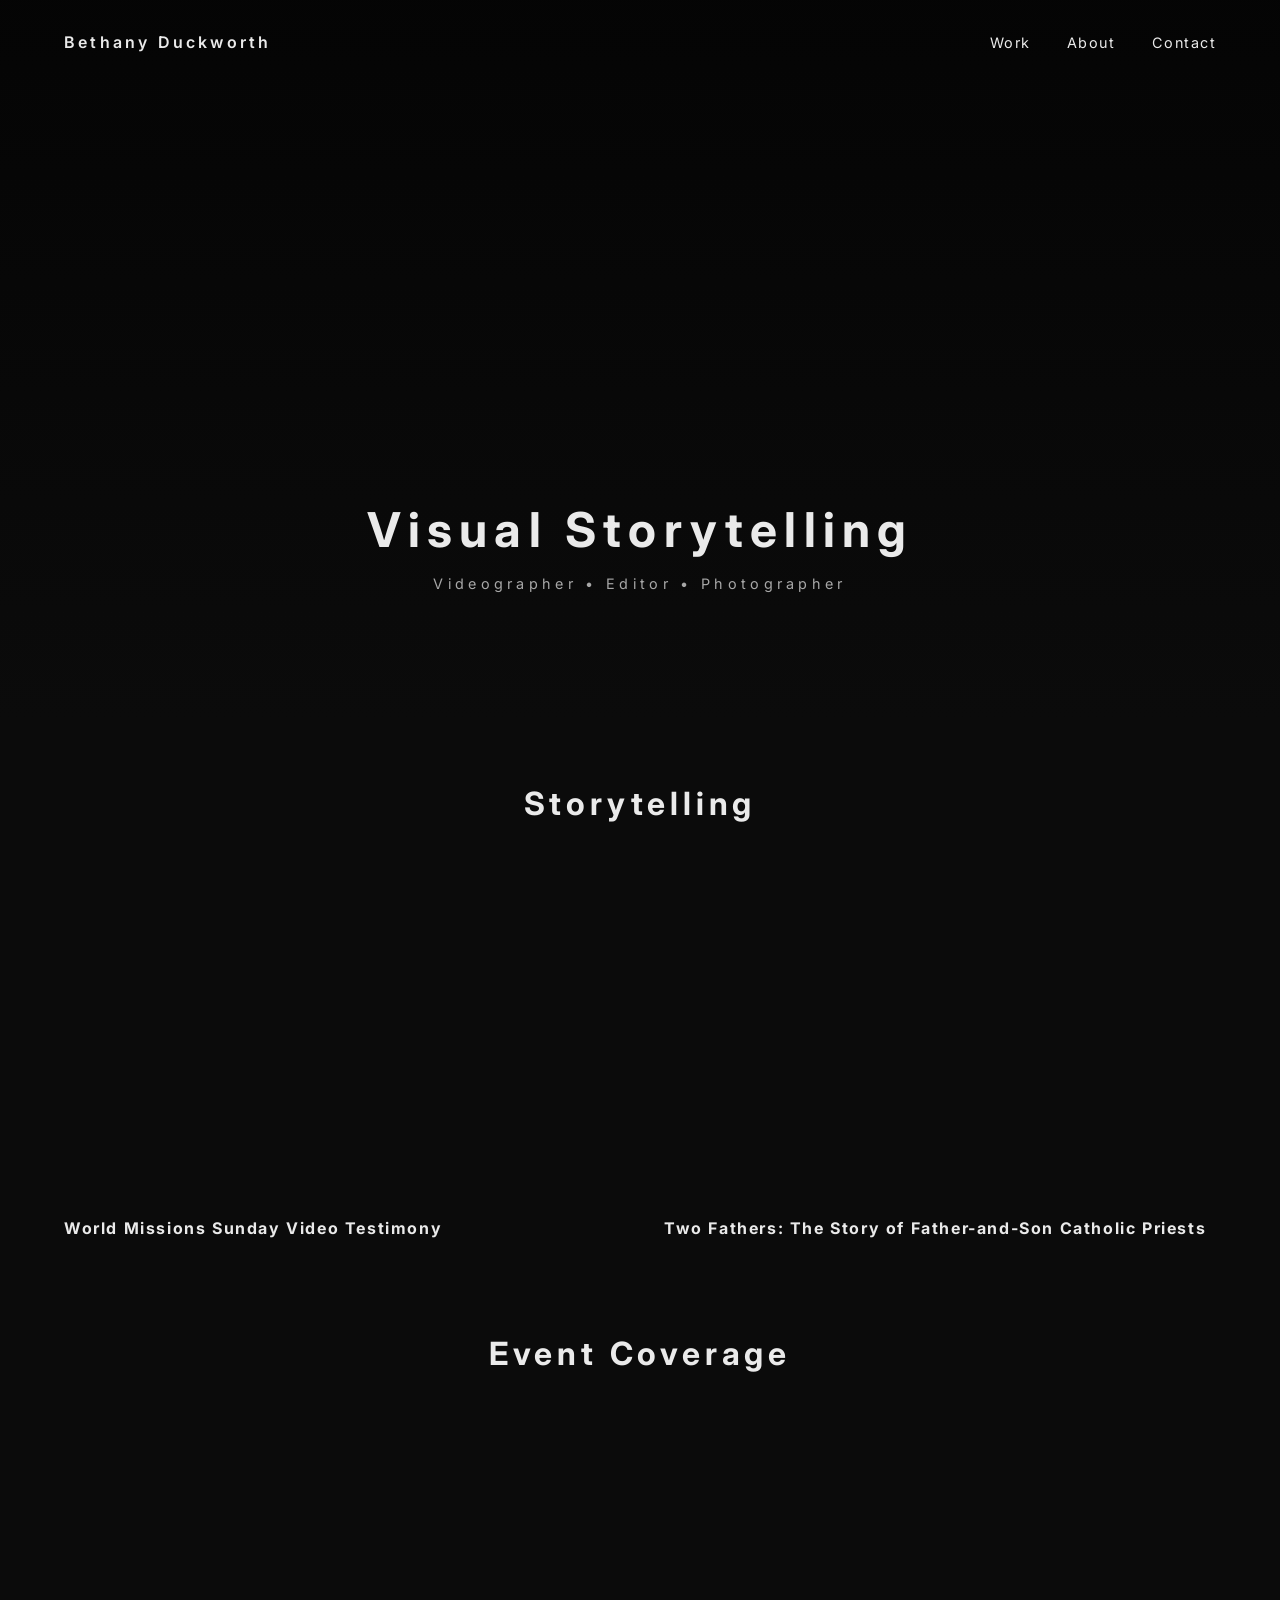
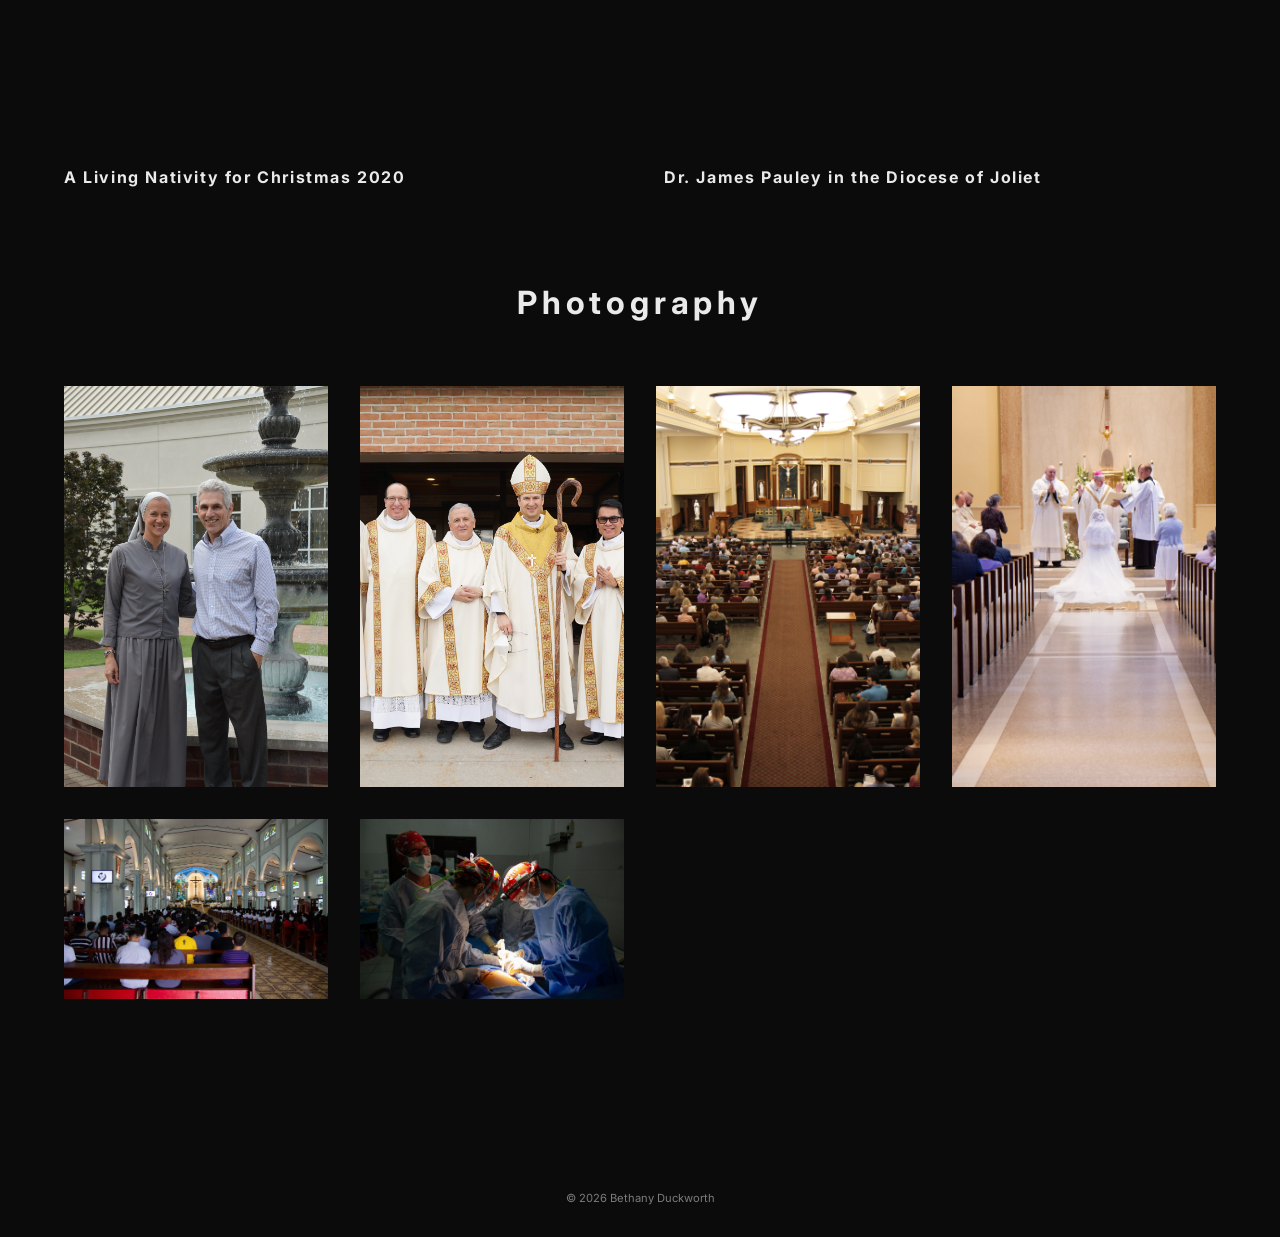
==== index.html @ bdb00e93 "Photos" ====
<!DOCTYPE html>
<html lang="en">
<head>
  <meta charset="UTF-8">
  <title>Video Portfolio</title>
  <meta name="viewport" content="width=device-width, initial-scale=1.0">
  <link rel="stylesheet" href="style.css">
</head>
<body>

<header class="hero">
  <nav class="nav">
    <div class="logo">Bethany Duckworth</div>
    <div class="nav-links">
      <a href="index.html">Work</a>
      <a href="about.html">About</a>
      <a href="contact.html">Contact</a>
    </div>
  </nav>

  <div class="hero-text">
    <h1>Visual Storytelling</h1>
    <p>Videographer • Editor • Photographer</p>
  </div>
</header>

<main class="portfolio">

  <section class="section-header">
    <h2>Storytelling</h2>
  </section>

  <section class="video-grid">
    <article class="video-card">
      <iframe src="https://www.youtube.com/embed/-Z9li8R5ns8" allowfullscreen></iframe>
      <div class="video-info">
        <h2>World Missions Sunday Video Testimony</h2>
      </div>
    </article>

    <article class="video-card">
      <iframe src="https://www.youtube.com/embed/qpwNAHt56Es" allowfullscreen></iframe>
      <div class="video-info">
        <h2>Two Fathers: The Story of Father-and-Son Catholic Priests</h2>
      </div>
    </article>

    <!-- <article class="video-card">
      <iframe src="https://www.youtube.com/embed/Qyroji-8bTI?si=7G0ygR0sW8pj3wKn" allowfullscreen></iframe>
      <div class="video-info">
        <h2>Diocese of Joliet Cook-Off</h2>
      </div>
    </article> -->
  </section>

  <section class="section-header">
    <h2>Event Coverage</h2>
  </section>

  <section class="video-grid">
    <!-- <article class="video-card">
      <iframe src="https://www.youtube.com/embed/ENDjeveiwdU" allowfullscreen></iframe>
      <div class="video-info">
        <h2>Meet Ryan Nooraee | First-Year Theology Seminarian</h2>
      </div>
    </article>

    <article class="video-card">
      <iframe src="https://www.youtube.com/embed/MbG4xgm2wXU?si=TvMGi5F1RkjNqzHw" allowfullscreen></iframe>
      <div class="video-info">
        <h2>Meet Matt Vander Werff | First-Year Pre-Theology Seminarian</h2>
      </div>
    </article> -->
    <article class="video-card">
      <iframe src="https://www.youtube.com/embed/Rj7EXGkFhyI" allowfullscreen></iframe>
      <div class="video-info">
        <h2>A Living Nativity for Christmas 2020</h2>
      </div>
    </article>

    <article class="video-card">
      <iframe src="https://www.youtube.com/embed/X1yAv6bWxPM?si=6hQ5WjOrymPafsMQ" allowfullscreen></iframe>
      <div class="video-info">
        <h2>Dr. James Pauley in the Diocese of Joliet</h2>
      </div>
    </article>
  </section>

  <!-- PHOTOGRAPHY -->
  <section class="section-header">
    <h2>Photography</h2>
  </section>

  <section class="photo-grid">
    <figure class="photo-card">
      <img src="images/diocese_image_1.JPG" alt="Photography work 1">
    </figure>

    <figure class="photo-card">
      <img src="images/diocese_image_2.JPG" alt="Photography work 2">
    </figure>

    <figure class="photo-card">
      <img src="images/diocese_image_3.JPG" alt="Photography work 3">
    </figure>

    <figure class="photo-card">
      <img src="images/diocese_image_4.jpg" alt="Photography work 4">
    </figure>

    <figure class="photo-card">
      <img src="images/diocese_image_5.jpg" alt="Photography work 4">
    </figure>

    <figure class="photo-card">
      <img src="images/diocese_image_6.jpg" alt="Photography work 4">
    </figure>
  </section>

</main>

<footer>
  © 2026 Bethany Duckworth
</footer>

</body>
</html>
---- style.css ----
@import url('https://fonts.googleapis.com/css2?family=Inter:wght@300;400;600&display=swap');

* {
  margin: 0;
  padding: 0;
  box-sizing: border-box;
}

body {
  font-family: 'Inter', sans-serif;
  background: #0b0b0b;
  color: #eaeaea;
}

/* NAV */
.nav {
  display: flex;
  justify-content: space-between;
  align-items: center;
  padding: 2rem 4rem;
}

.logo {
  font-weight: 600;
  letter-spacing: 0.2em;
}

.nav-links a {
  margin-left: 2rem;
  text-decoration: none;
  color: #eaeaea;
  font-size: 0.9rem;
  letter-spacing: 0.1em;
}

.nav-links a:hover {
  color: #aaa;
}

/* HERO */
.hero {
  height: 80vh;
  background: linear-gradient(to bottom, rgba(0,0,0,0.6), #0b0b0b),
              url('https://images.unsplash.com/photo-1526170375885-4d8ecf77b99f');
  background-size: cover;
  background-position: center;
  display: flex;
  flex-direction: column;
  justify-content: space-between;
}

.hero-text {
  text-align: center;
  margin-bottom: 8rem;
}

.hero-text h1 {
  font-size: 3rem;
  letter-spacing: 0.15em;
}

.hero-text p {
  margin-top: 1rem;
  font-size: 0.9rem;
  letter-spacing: 0.3em;
  opacity: 0.7;
}

/* PORTFOLIO */
.portfolio {
  padding: 4rem;
}

/* VIDEO GRID */
.video-grid {
  display: grid;
  grid-template-columns: repeat(auto-fit, minmax(320px, 1fr));
  gap: 3rem;
  margin-bottom: 6rem;
}

.video-card {
  transition: transform 0.4s ease;
}

.video-card:hover {
  transform: scale(1.03);
}

.video-card iframe {
  width: 100%;
  aspect-ratio: 16 / 9;
  border: none;
}

.video-info {
  margin-top: 1rem;
}

.video-info h2 {
  font-size: 1rem;
  letter-spacing: 0.1em;
}

/* PHOTO GRID */
.photo-grid {
  display: grid;
  grid-template-columns: repeat(auto-fit, minmax(260px, 1fr));
  gap: 2rem;
  margin-bottom: 6rem;
}

.photo-card {
  overflow: hidden;
}

.photo-card img {
  width: 100%;
  height: 100%;
  object-fit: cover;
  filter: grayscale(10%);
  transition: transform 0.6s ease, filter 0.6s ease;
}

.photo-card:hover img {
  transform: scale(1.05);
  filter: grayscale(0%);
}

/* SECTION HEADERS */
.section-header {
  text-align: center;
  margin-bottom: 4rem;
}

.section-eyebrow {
  display: block;
  font-size: 0.7rem;
  letter-spacing: 0.3em;
  text-transform: uppercase;
  opacity: 0.6;
  margin-bottom: 1rem;
}

.section-header h2 {
  font-size: 2rem;
  letter-spacing: 0.15em;
}

/* FOOTER */
footer {
  text-align: center;
  padding: 2rem;
  font-size: 0.7rem;
  opacity: 0.5;
}

.simple-hero {
  height: 60vh;
  background: linear-gradient(to bottom, rgba(0,0,0,0.7), #0b0b0b),
              url('https://images.unsplash.com/photo-1526170375885-4d8ecf77b99f');
  background-size: cover;
  background-position: center;
}

.about,
.contact {
  max-width: 800px;
  margin: auto;
  padding: 6rem 2rem;
}

.about p,
.contact p {
  margin-bottom: 2rem;
  line-height: 1.8;
  opacity: 0.85;
}

.contact a {
  color: #eaeaea;
  text-decoration: none;
  opacity: 0.7;
}

.contact a:hover {
  opacity: 1;
}

.video-card video {
  width: 100%;
  height: auto;
  display: block;
  border-radius: 6px;
}

/* FILM REEL CONTAINER */
.film-reel {
  display: grid;
  grid-template-columns: repeat(auto-fit, minmax(320px, 1fr));
  gap: 3rem;
  margin-bottom: 6rem;
}

/* EACH FILM FRAME */
.reel-frame {
  background: #0f0f0f;
  padding: 1rem 0;
  border-radius: 12px;
  position: relative;
  text-align: center;
}

/* VIDEO */
.reel-frame video {
  width: 90%;
  border-radius: 6px;
  margin: 0 auto;
  display: block;
  box-shadow: 0 20px 40px rgba(0,0,0,0.6);
}

/* TITLE */
.reel-frame h3 {
  color: #eee;
  font-size: 1rem;
  margin-top: 1rem;
  letter-spacing: 0.05em;
  text-transform: uppercase;
}

/* SPROCKET HOLES */
.sprockets {
  height: 18px;
  margin: 10px auto;
  width: 90%;
  background:
    repeating-linear-gradient(
      to right,
      #000 0,
      #000 12px,
      transparent 12px,
      transparent 22px
    );
}
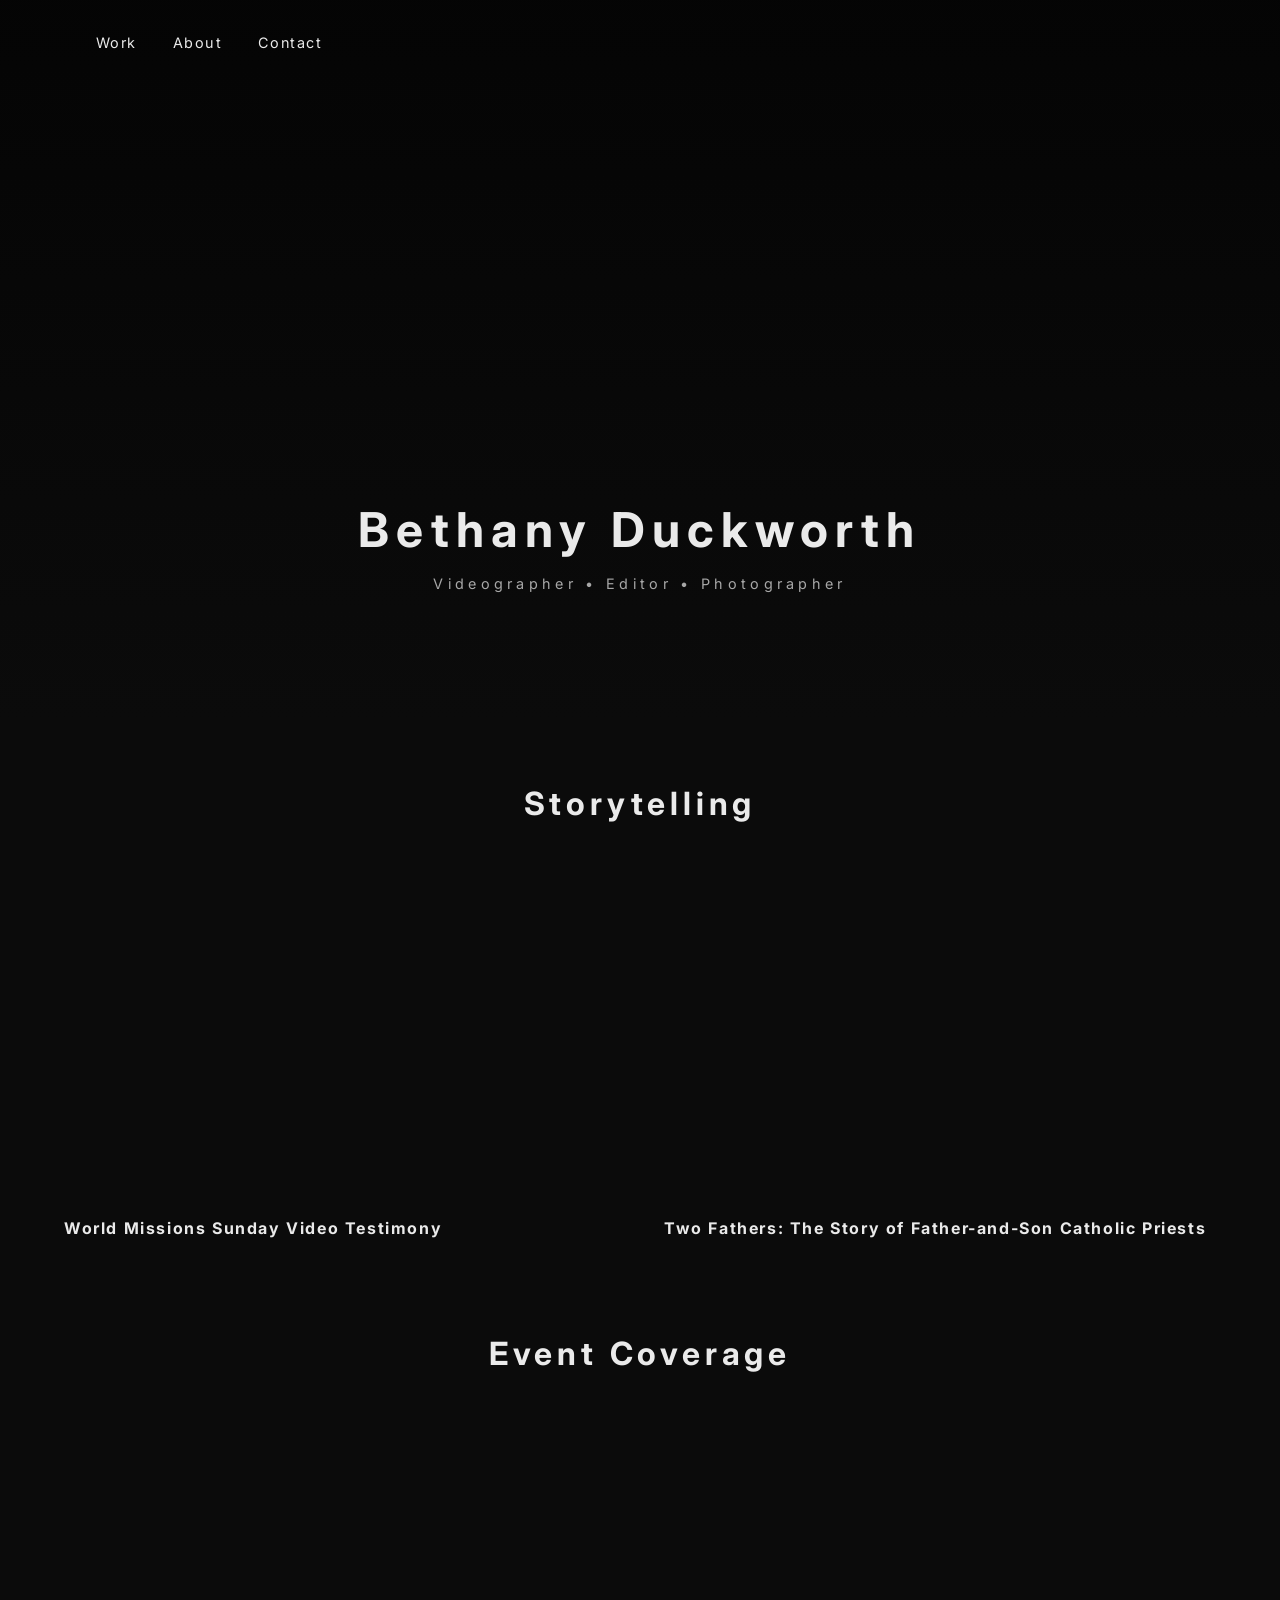
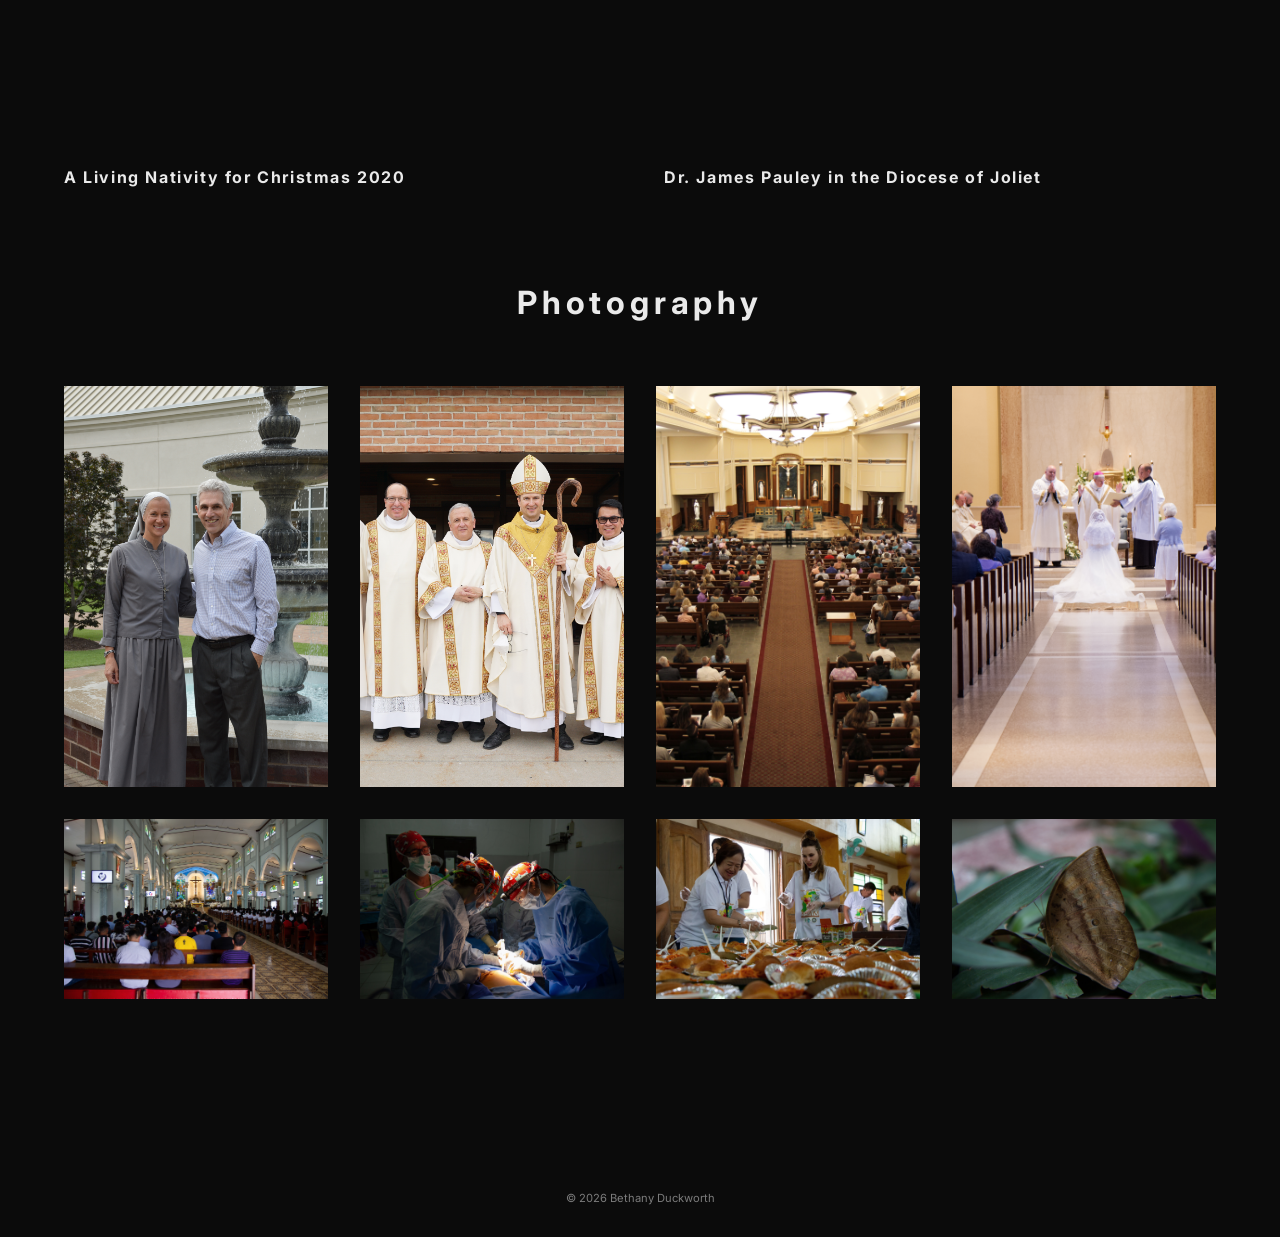
==== commit 01bbd0f7: "name" ====
--- a/index.html
+++ b/index.html
@@ -10,7 +10,6 @@
 
 <header class="hero">
   <nav class="nav">
-    <div class="logo">Bethany Duckworth</div>
     <div class="nav-links">
       <a href="index.html">Work</a>
       <a href="about.html">About</a>
@@ -19,7 +18,7 @@
   </nav>
 
   <div class="hero-text">
-    <h1>Visual Storytelling</h1>
+    <h1>Bethany Duckworth</h1>
     <p>Videographer • Editor • Photographer</p>
   </div>
 </header>
@@ -115,6 +114,14 @@
     <figure class="photo-card">
       <img src="images/diocese_image_6.jpg" alt="Photography work 4">
     </figure>
+
+    <figure class="photo-card">
+      <img src="images/diocese_image_7.jpg" alt="Photography work 4">
+    </figure>
+
+    <figure class="photo-card">
+      <img src="images/diocese_image_8.jpg" alt="Photography work 4">
+    </figure>
   </section>
 
 </main>
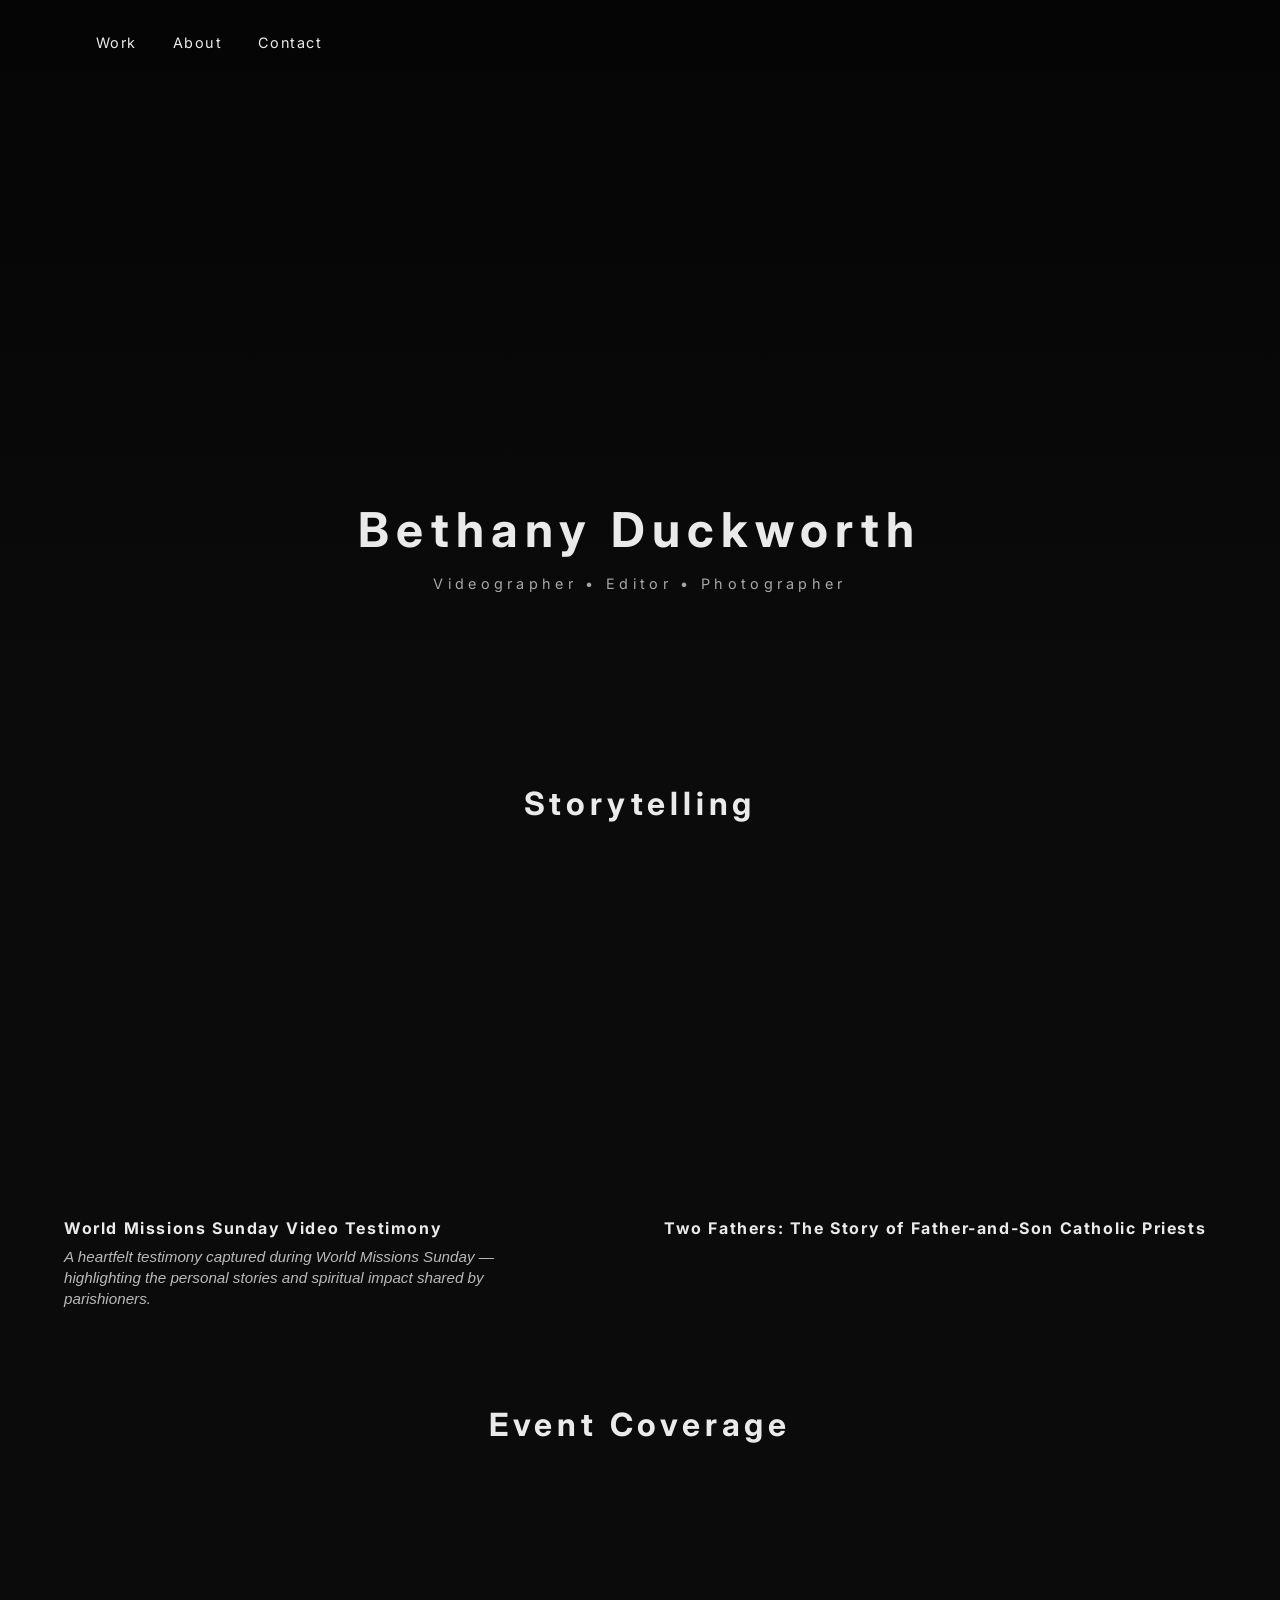
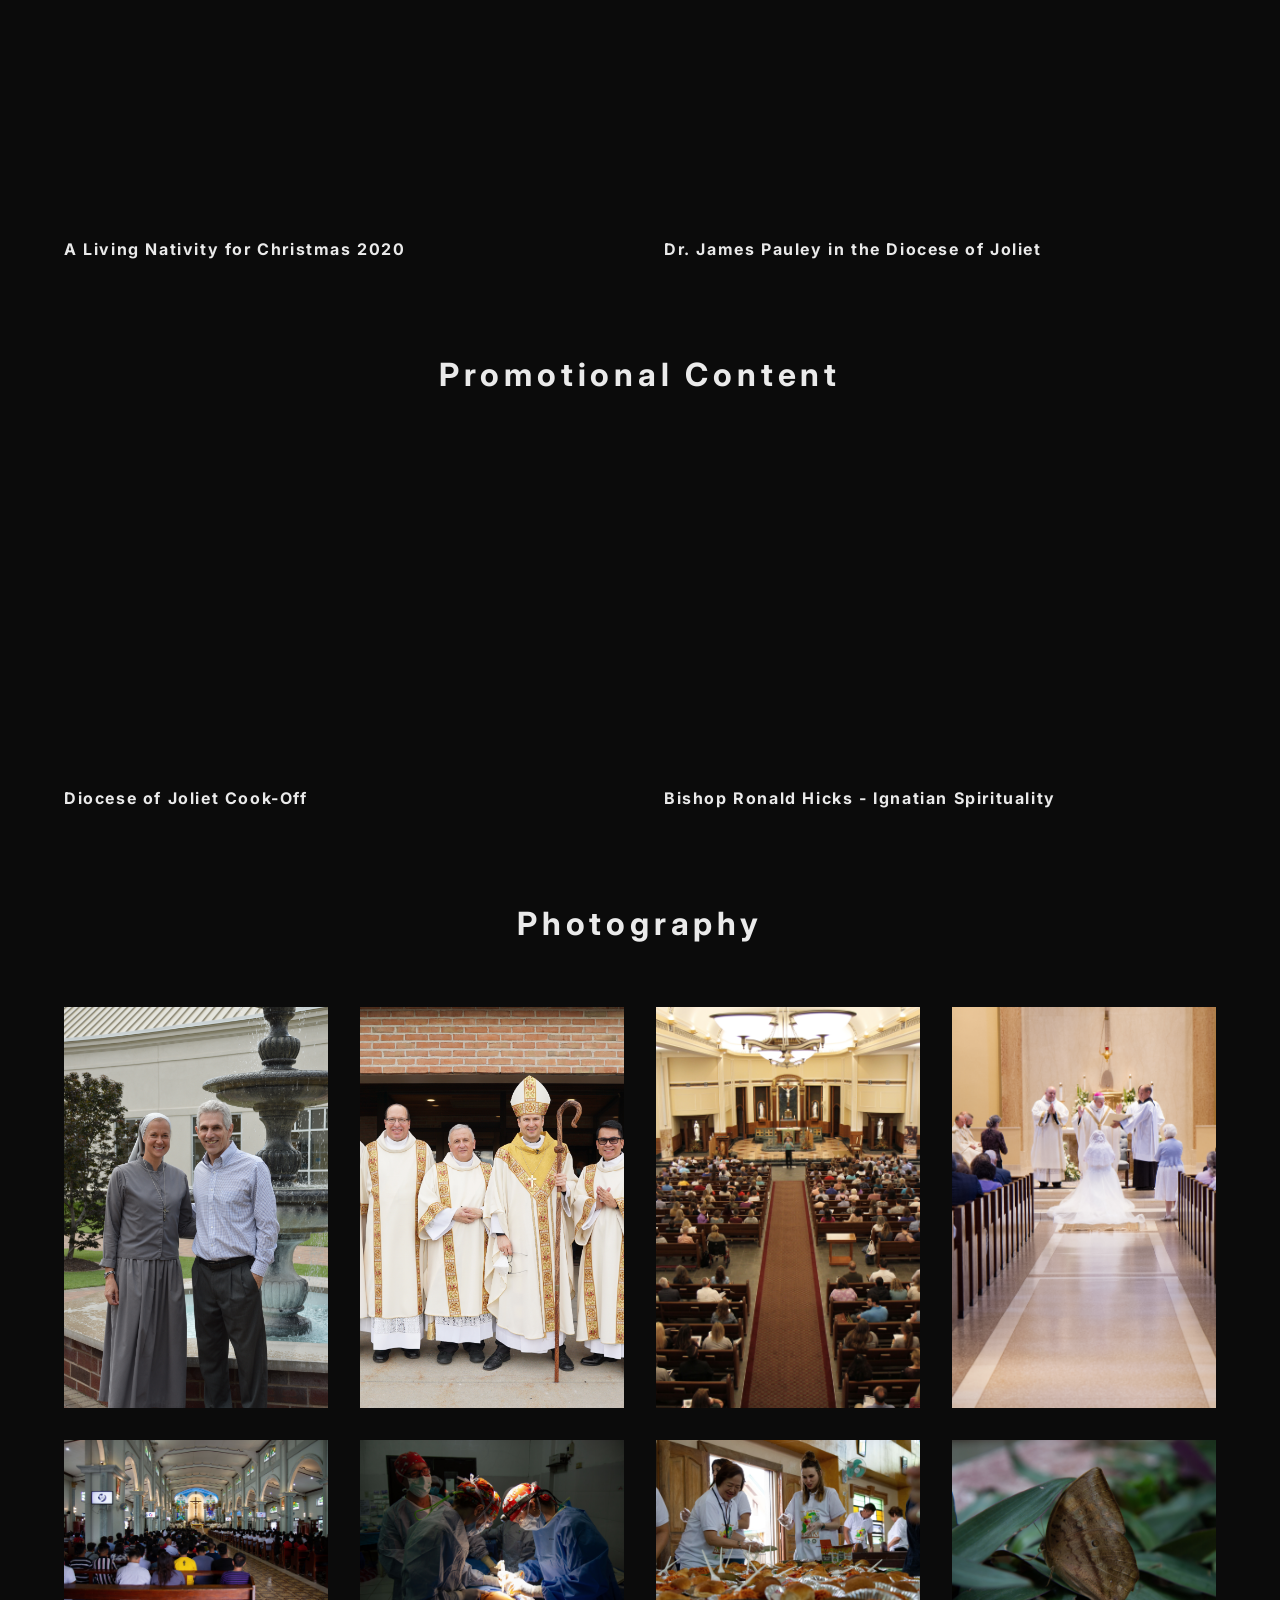
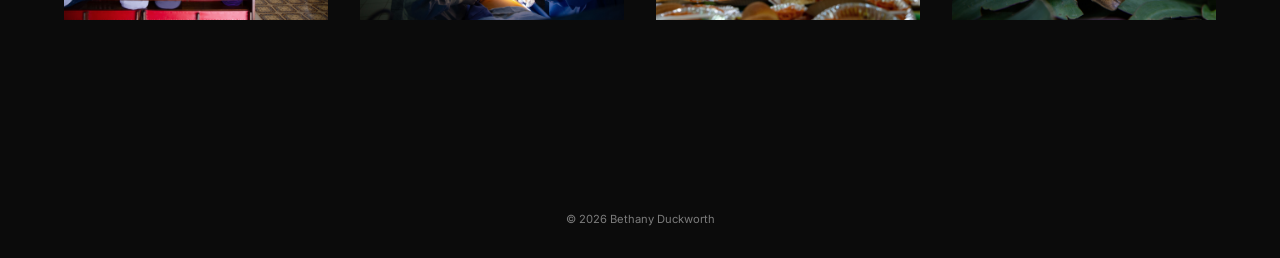
==== commit efa1ed4f: "more" ====
--- a/index.html
+++ b/index.html
@@ -34,8 +34,10 @@
       <iframe src="https://www.youtube.com/embed/-Z9li8R5ns8" allowfullscreen></iframe>
       <div class="video-info">
         <h2>World Missions Sunday Video Testimony</h2>
+        <p class="video-description">A heartfelt testimony captured during World Missions Sunday — highlighting the personal stories and spiritual impact shared by parishioners.</p>
       </div>
     </article>
+
 
     <article class="video-card">
       <iframe src="https://www.youtube.com/embed/qpwNAHt56Es" allowfullscreen></iframe>
@@ -43,13 +45,6 @@
         <h2>Two Fathers: The Story of Father-and-Son Catholic Priests</h2>
       </div>
     </article>
-
-    <!-- <article class="video-card">
-      <iframe src="https://www.youtube.com/embed/Qyroji-8bTI?si=7G0ygR0sW8pj3wKn" allowfullscreen></iframe>
-      <div class="video-info">
-        <h2>Diocese of Joliet Cook-Off</h2>
-      </div>
-    </article> -->
   </section>
 
   <section class="section-header">
@@ -84,6 +79,28 @@
       </div>
     </article>
   </section>
+
+  
+  <section class="section-header">
+    <h2>Promotional Content</h2>
+  </section>
+
+  <section class="video-grid">
+    <article class="video-card">
+      <iframe src="https://www.youtube.com/embed/Qyroji-8bTI?si=7G0ygR0sW8pj3wKn" allowfullscreen></iframe>
+      <div class="video-info">
+        <h2>Diocese of Joliet Cook-Off</h2>
+      </div>
+    </article> 
+
+    <article class="video-card">
+      <iframe src="https://www.youtube.com/embed/ABCEi7y0WV4?si=XxSA0kLEWEHR1Hbm" allowfullscreen></iframe>
+      <div class="video-info">
+        <h2>Bishop Ronald Hicks - Ignatian Spirituality</h2>
+      </div>
+    </article> 
+  </section>
+
 
   <!-- PHOTOGRAPHY -->
   <section class="section-header">
--- a/style.css
+++ b/style.css
@@ -243,3 +243,19 @@
       transparent 22px
     );
 }
+
+.video-description {
+  margin-top: 0.5rem;
+  font-size: 0.95rem;
+  color: #ccc;
+  line-height: 1.4;
+  font-style: italic;
+  max-width: 90%;
+  opacity: 0.9;
+  transition: opacity 0.3s ease;
+}
+
+.video-card:hover .video-description {
+  opacity: 1;
+  color: #fff;
+}
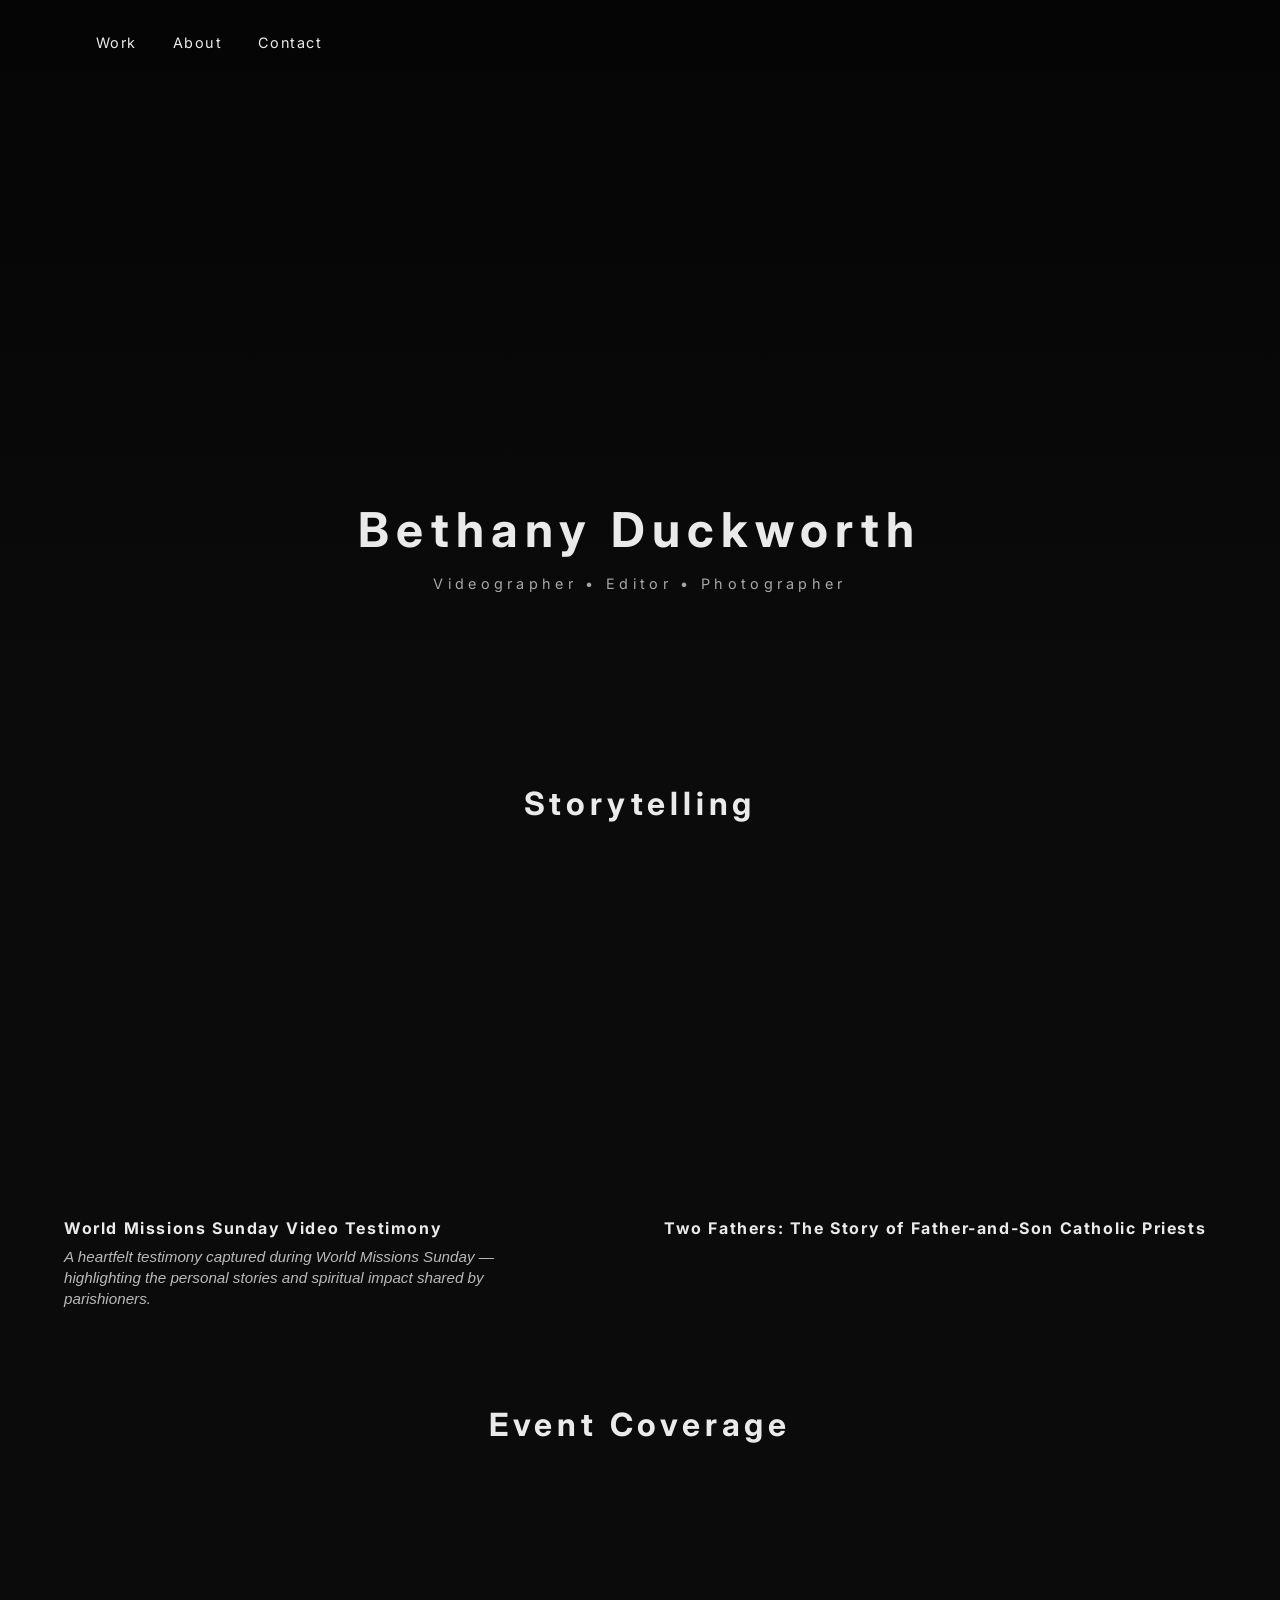
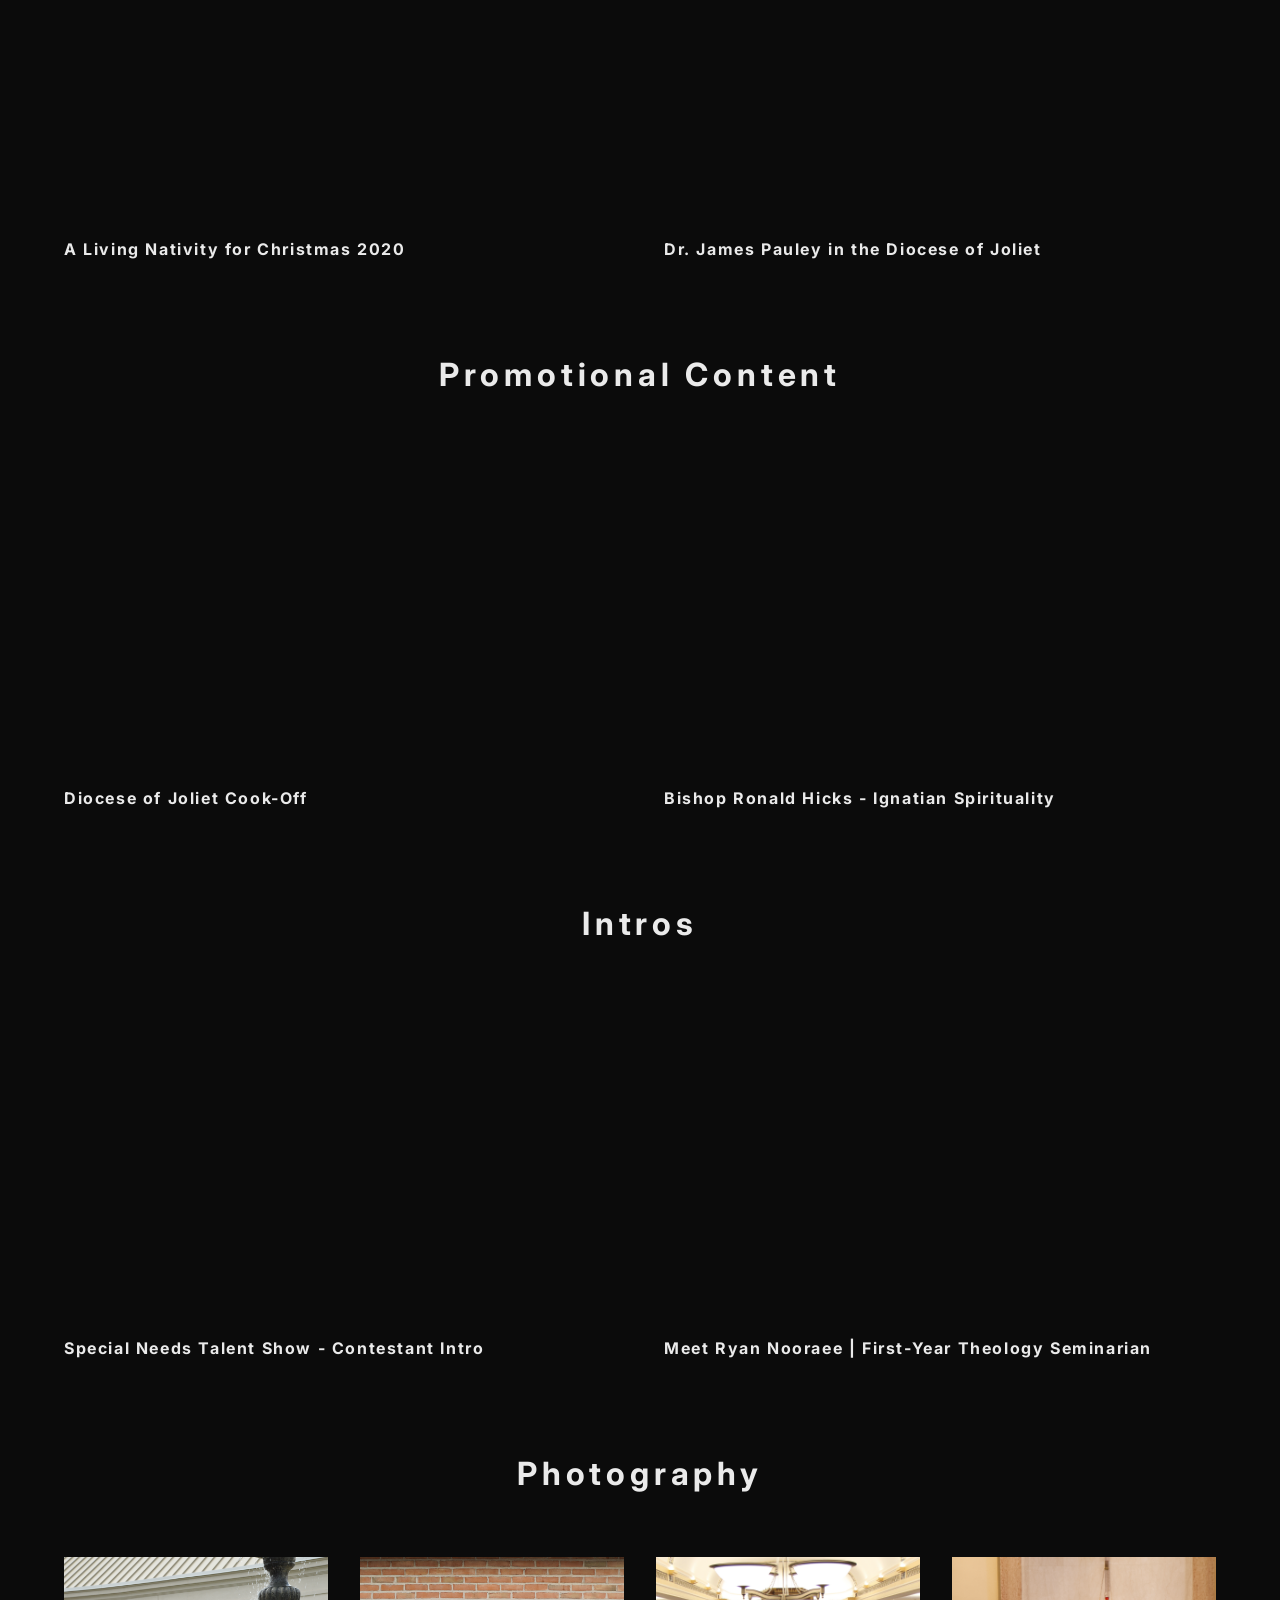
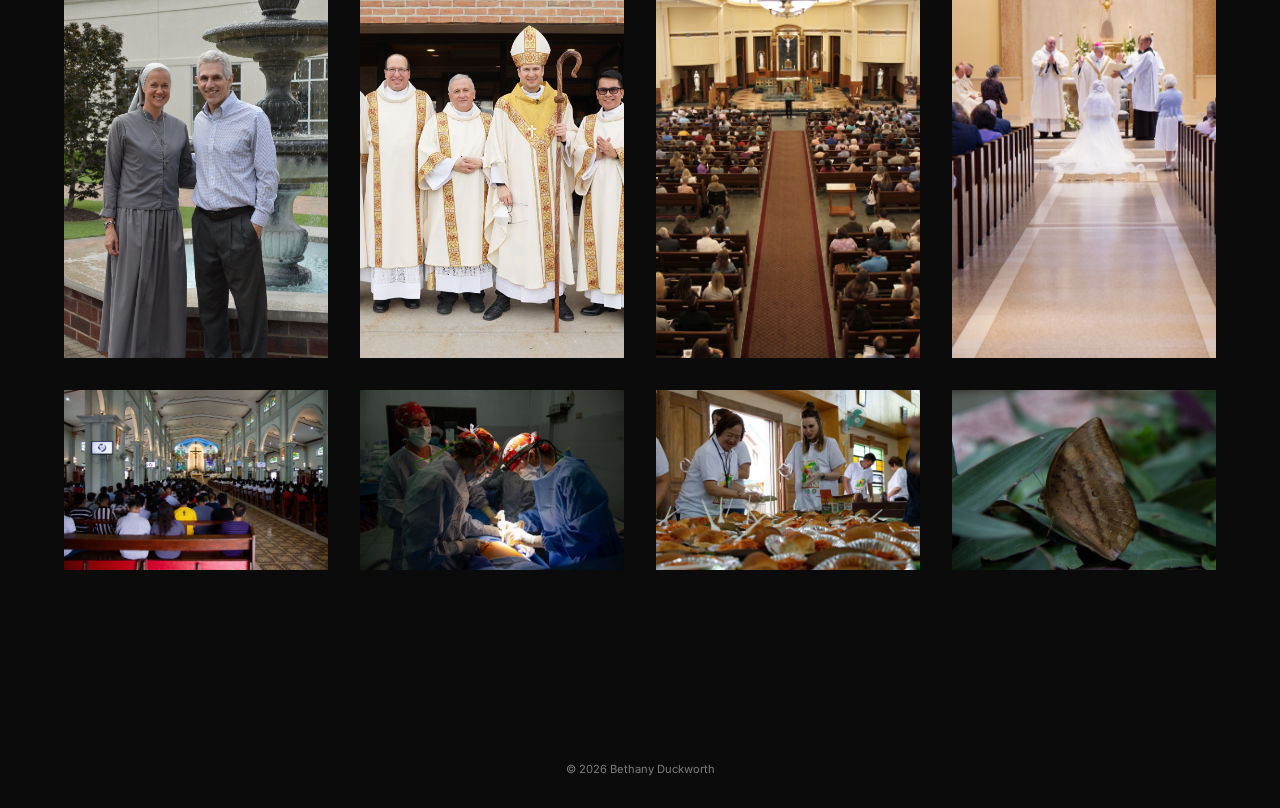
==== commit 37f3be40: "MORE MWAHAHAHAHAA" ====
--- a/index.html
+++ b/index.html
@@ -52,19 +52,6 @@
   </section>
 
   <section class="video-grid">
-    <!-- <article class="video-card">
-      <iframe src="https://www.youtube.com/embed/ENDjeveiwdU" allowfullscreen></iframe>
-      <div class="video-info">
-        <h2>Meet Ryan Nooraee | First-Year Theology Seminarian</h2>
-      </div>
-    </article>
-
-    <article class="video-card">
-      <iframe src="https://www.youtube.com/embed/MbG4xgm2wXU?si=TvMGi5F1RkjNqzHw" allowfullscreen></iframe>
-      <div class="video-info">
-        <h2>Meet Matt Vander Werff | First-Year Pre-Theology Seminarian</h2>
-      </div>
-    </article> -->
     <article class="video-card">
       <iframe src="https://www.youtube.com/embed/Rj7EXGkFhyI" allowfullscreen></iframe>
       <div class="video-info">
@@ -101,6 +88,25 @@
     </article> 
   </section>
 
+  <section class="section-header">
+    <h2>Intros</h2>
+  </section>
+
+  <section class="video-grid">
+    <article class="video-card">
+      <iframe src="https://www.youtube.com/embed/egxV9G2GR5o?si=rj6RRcTzOrMxqfwH" allowfullscreen></iframe>
+      <div class="video-info">
+        <h2>Special Needs Talent Show - Contestant Intro</h2>
+      </div>
+    </article> 
+
+    <article class="video-card">
+      <iframe src="https://www.youtube.com/embed/ENDjeveiwdU" allowfullscreen></iframe>
+      <div class="video-info">
+        <h2>Meet Ryan Nooraee | First-Year Theology Seminarian</h2>
+      </div>
+    </article>
+  </section>
 
   <!-- PHOTOGRAPHY -->
   <section class="section-header">
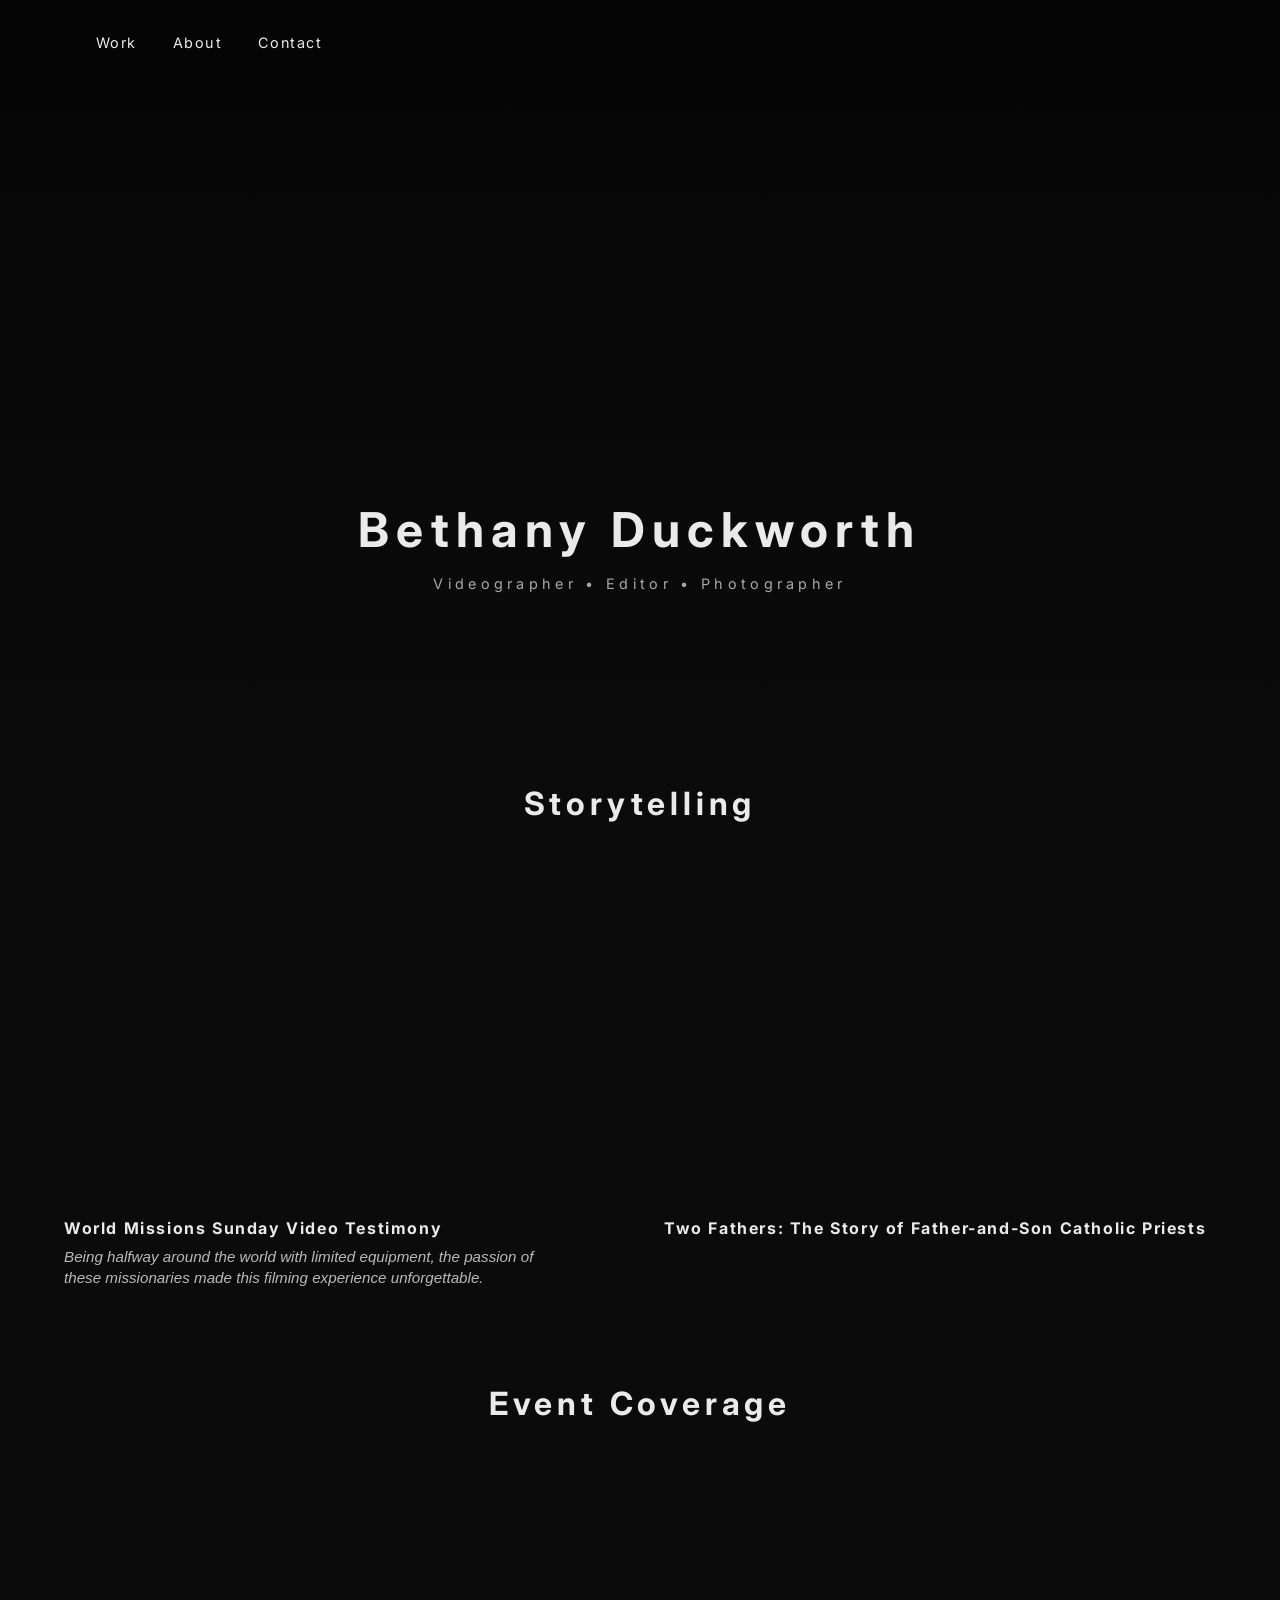
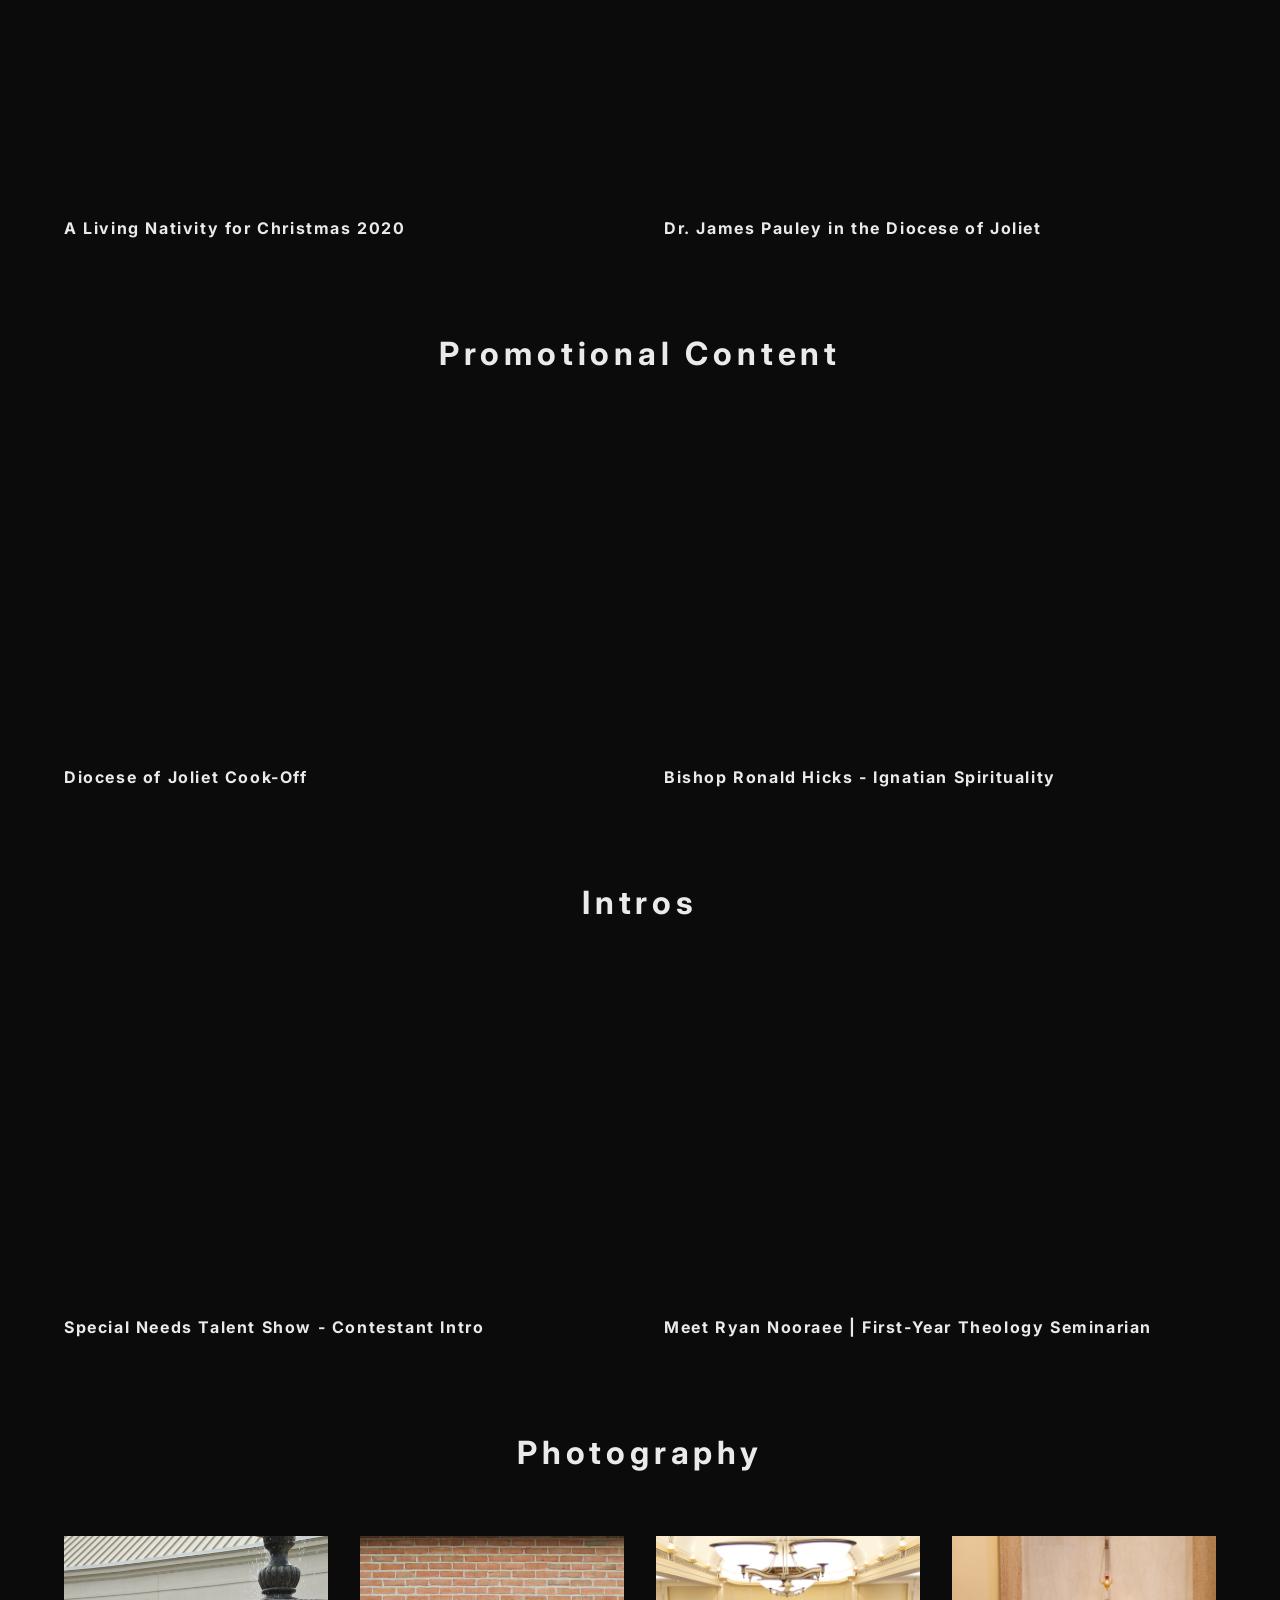
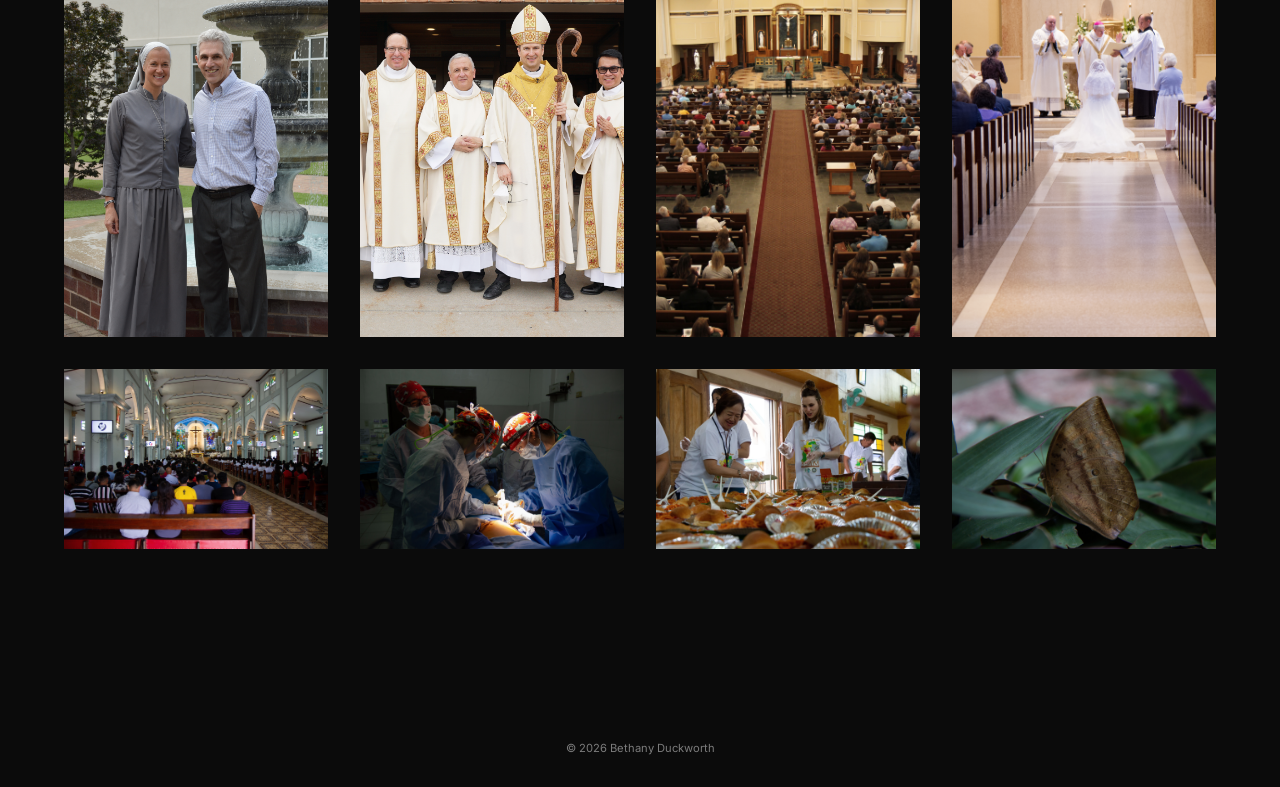
==== commit a8ae7b2b: "ahhhh" ====
--- a/index.html
+++ b/index.html
@@ -31,10 +31,10 @@
 
   <section class="video-grid">
     <article class="video-card">
-      <iframe src="https://www.youtube.com/embed/-Z9li8R5ns8" allowfullscreen></iframe>
+      <iframe src="https://www.youtube.com/embed/-Z9li8R5ns8?si=1lqBkZvTl_7PvNbW&amp;start=22" allowfullscreen></iframe>
       <div class="video-info">
         <h2>World Missions Sunday Video Testimony</h2>
-        <p class="video-description">A heartfelt testimony captured during World Missions Sunday — highlighting the personal stories and spiritual impact shared by parishioners.</p>
+        <p class="video-description">Being halfway around the world with limited equipment, the passion of these missionaries made this filming experience unforgettable.</p>
       </div>
     </article>
 
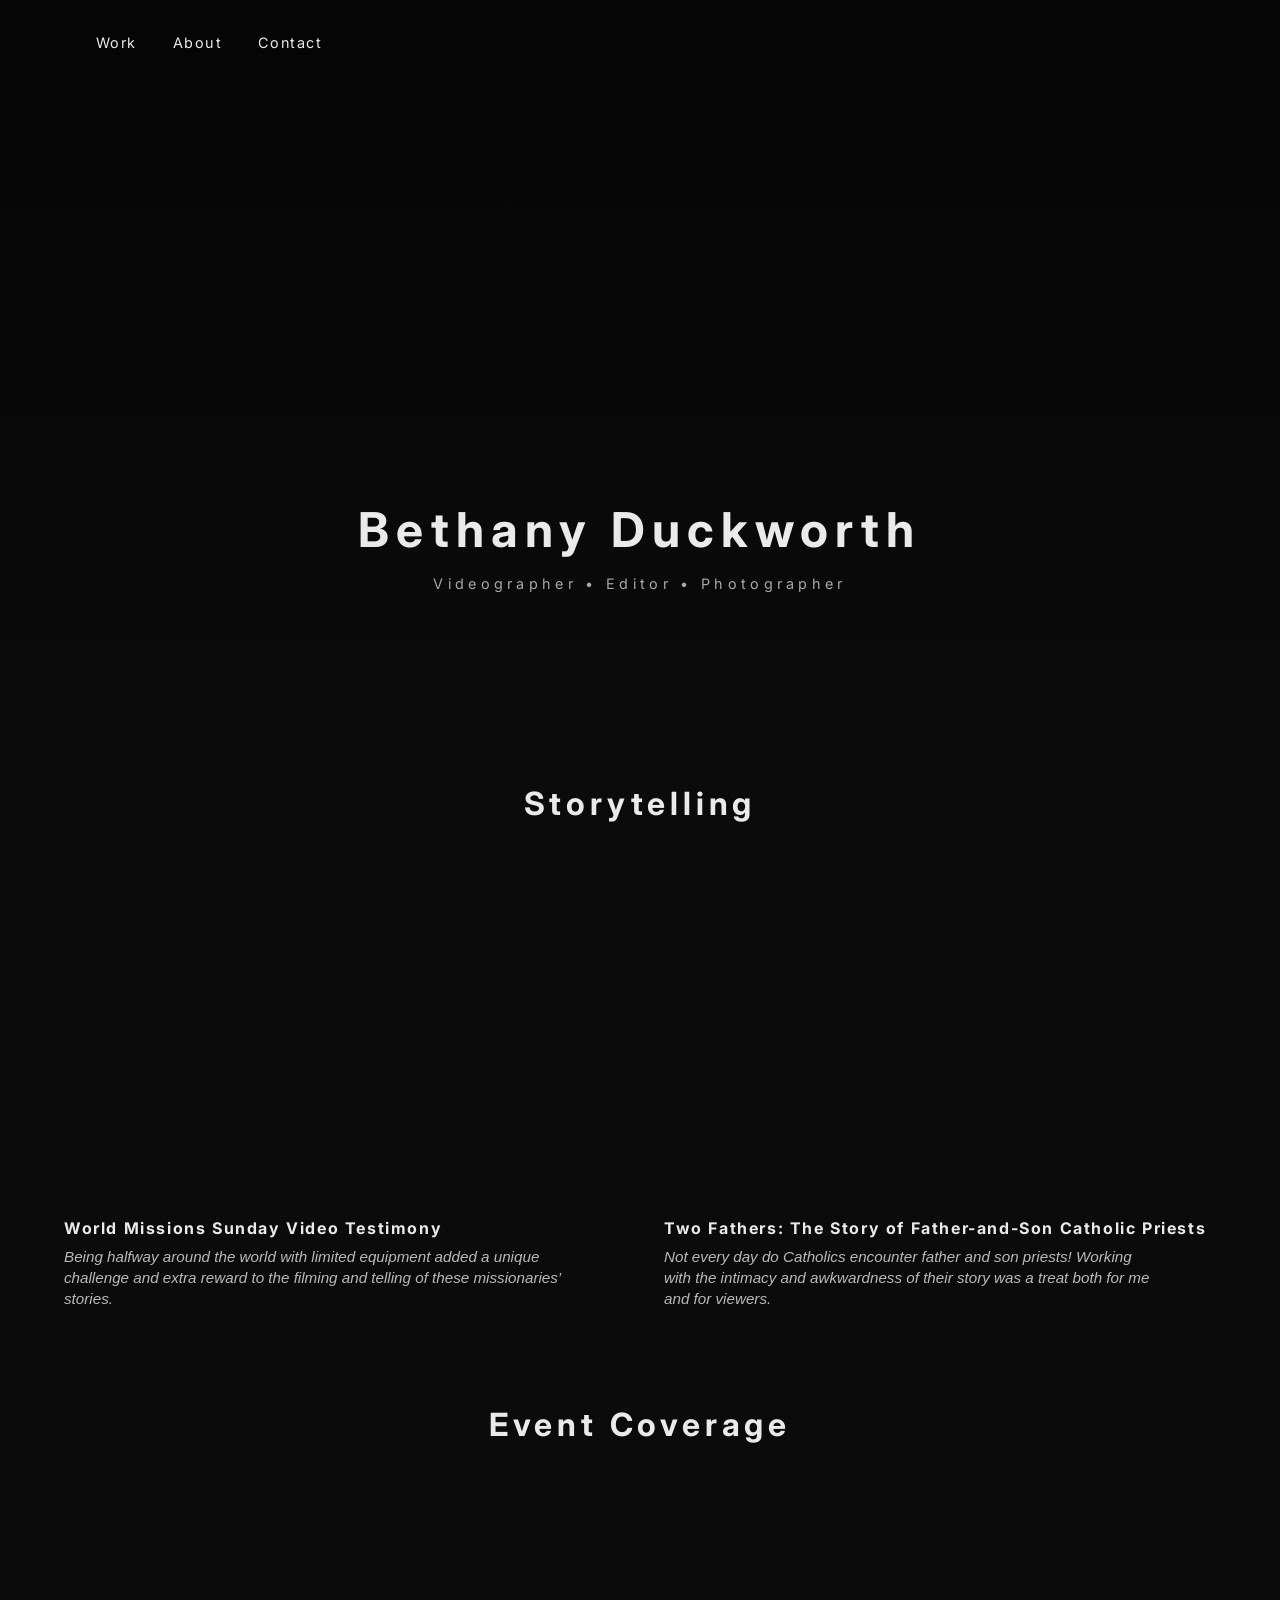
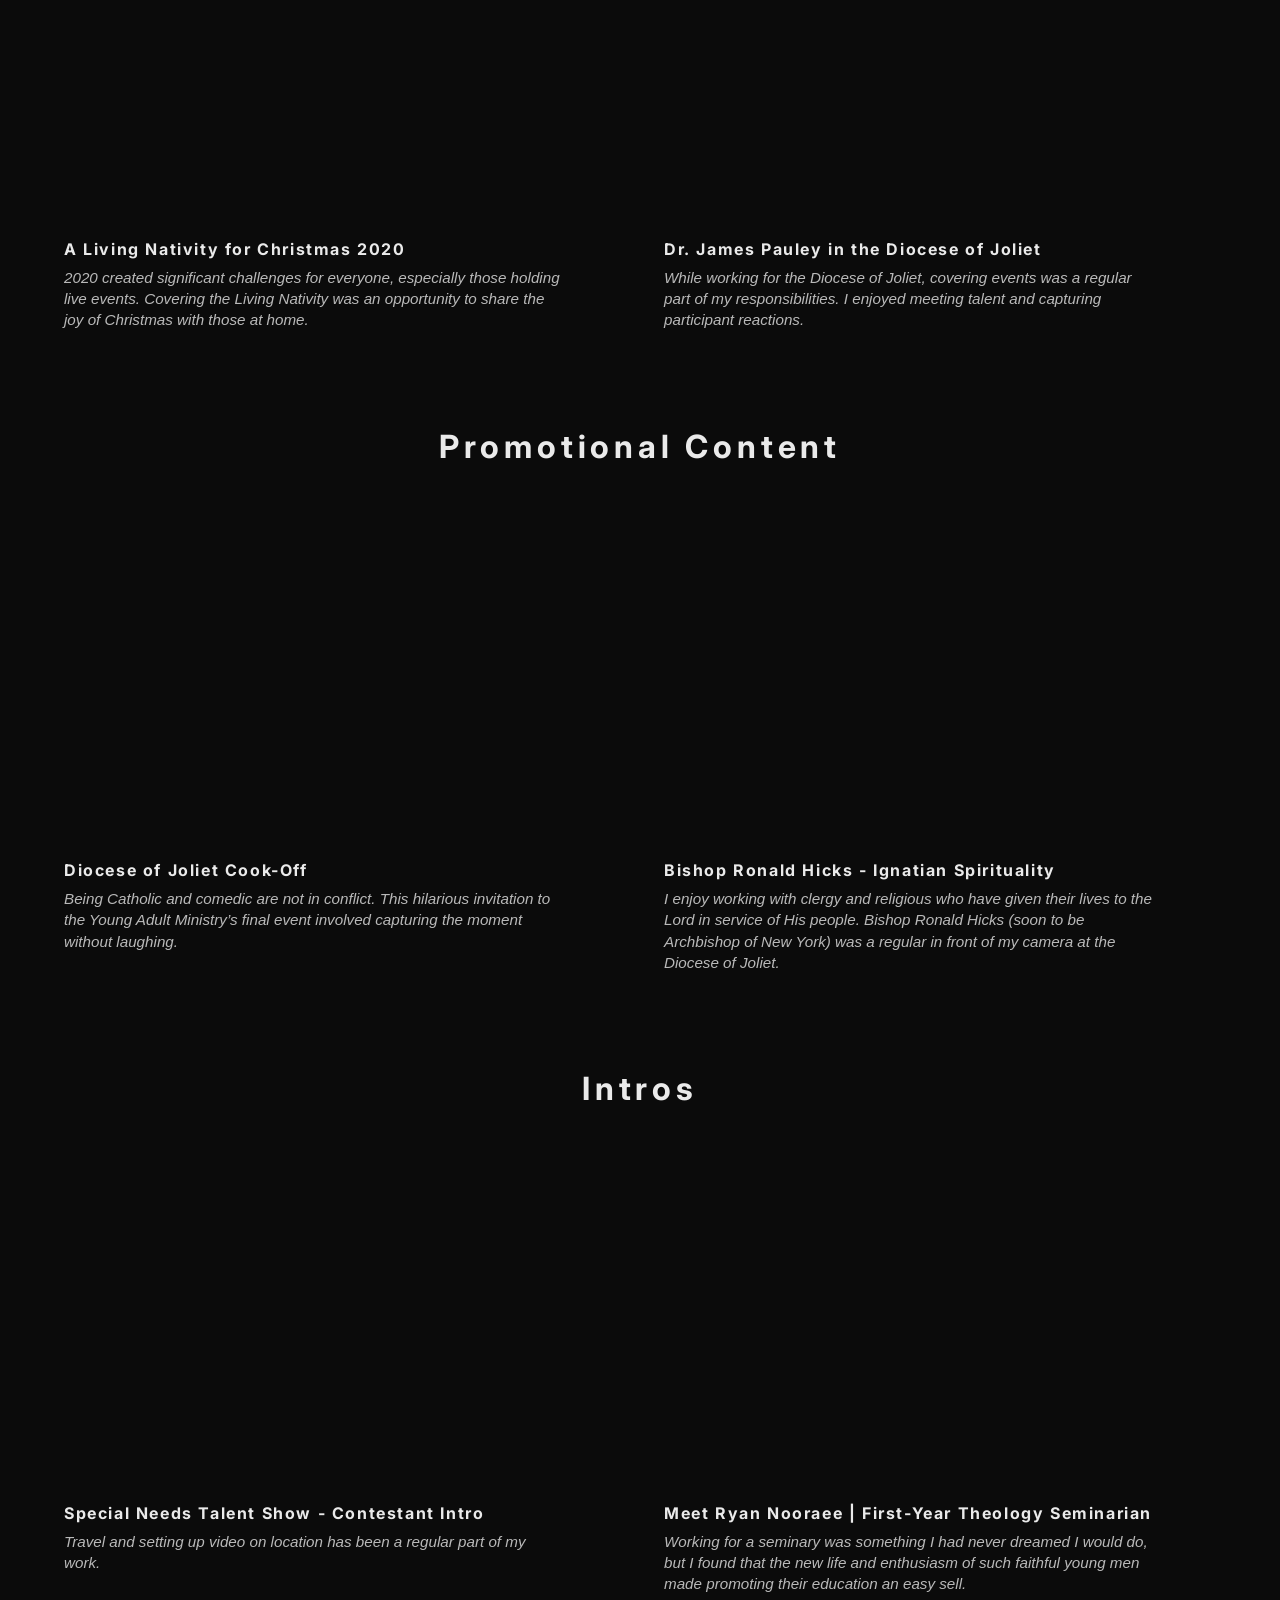
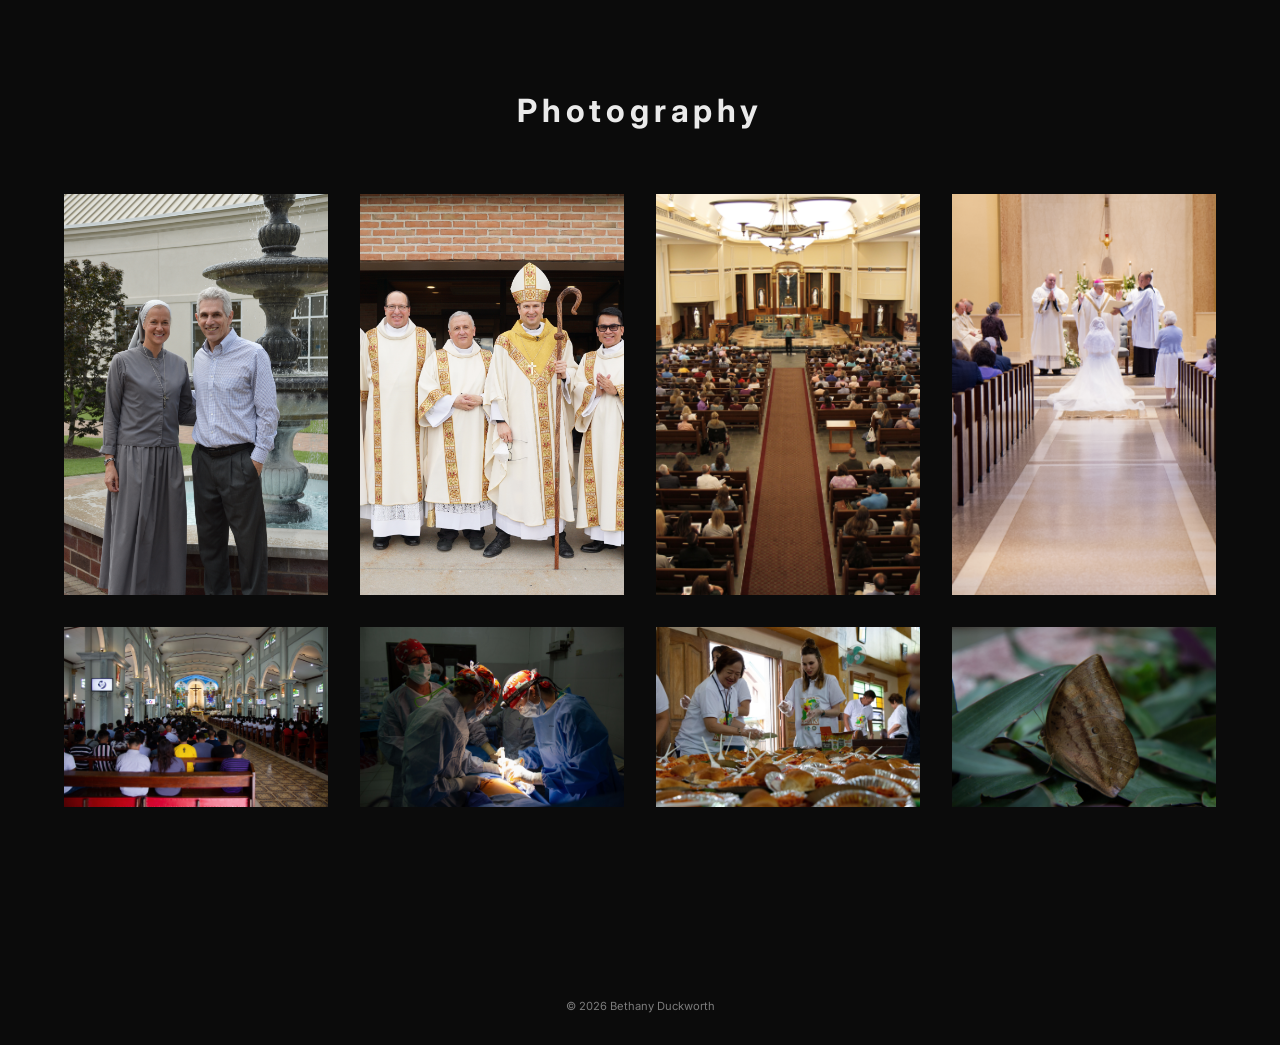
==== commit 778e068e: "Captions" ====
--- a/index.html
+++ b/index.html
@@ -34,7 +34,7 @@
       <iframe src="https://www.youtube.com/embed/-Z9li8R5ns8?si=1lqBkZvTl_7PvNbW&amp;start=22" allowfullscreen></iframe>
       <div class="video-info">
         <h2>World Missions Sunday Video Testimony</h2>
-        <p class="video-description">Being halfway around the world with limited equipment, the passion of these missionaries made this filming experience unforgettable.</p>
+        <p class="video-description">Being halfway around the world with limited equipment added a unique challenge and extra reward to the filming and telling of these missionaries’ stories.</p>
       </div>
     </article>
 
@@ -43,6 +43,7 @@
       <iframe src="https://www.youtube.com/embed/qpwNAHt56Es" allowfullscreen></iframe>
       <div class="video-info">
         <h2>Two Fathers: The Story of Father-and-Son Catholic Priests</h2>
+        <p class="video-description">Not every day do Catholics encounter father and son priests! Working with the intimacy and awkwardness of their story was a treat both for me and for viewers.</p>
       </div>
     </article>
   </section>
@@ -56,6 +57,7 @@
       <iframe src="https://www.youtube.com/embed/Rj7EXGkFhyI" allowfullscreen></iframe>
       <div class="video-info">
         <h2>A Living Nativity for Christmas 2020</h2>
+        <p class="video-description">2020 created significant challenges for everyone, especially those holding live events. Covering the Living Nativity was an opportunity to share the joy of Christmas with those at home.</p>
       </div>
     </article>
 
@@ -63,6 +65,7 @@
       <iframe src="https://www.youtube.com/embed/X1yAv6bWxPM?si=6hQ5WjOrymPafsMQ" allowfullscreen></iframe>
       <div class="video-info">
         <h2>Dr. James Pauley in the Diocese of Joliet</h2>
+        <p class="video-description">While working for the Diocese of Joliet, covering events was a regular part of my responsibilities. I enjoyed meeting talent and capturing participant reactions.</p>
       </div>
     </article>
   </section>
@@ -77,6 +80,7 @@
       <iframe src="https://www.youtube.com/embed/Qyroji-8bTI?si=7G0ygR0sW8pj3wKn" allowfullscreen></iframe>
       <div class="video-info">
         <h2>Diocese of Joliet Cook-Off</h2>
+        <p class="video-description">Being Catholic and comedic are not in conflict. This hilarious invitation to the Young Adult Ministry’s final event involved capturing the moment without laughing.</p>
       </div>
     </article> 
 
@@ -84,6 +88,7 @@
       <iframe src="https://www.youtube.com/embed/ABCEi7y0WV4?si=XxSA0kLEWEHR1Hbm" allowfullscreen></iframe>
       <div class="video-info">
         <h2>Bishop Ronald Hicks - Ignatian Spirituality</h2>
+        <p class="video-description">I enjoy working with clergy and religious who have given their lives to the Lord in service of His people. Bishop Ronald Hicks (soon to be Archbishop of New York) was a regular in front of my camera at the Diocese of Joliet.</p>
       </div>
     </article> 
   </section>
@@ -97,6 +102,7 @@
       <iframe src="https://www.youtube.com/embed/egxV9G2GR5o?si=rj6RRcTzOrMxqfwH" allowfullscreen></iframe>
       <div class="video-info">
         <h2>Special Needs Talent Show - Contestant Intro</h2>
+        <p class="video-description">Travel and setting up video on location has been a regular part of my work.</p>
       </div>
     </article> 
 
@@ -104,6 +110,7 @@
       <iframe src="https://www.youtube.com/embed/ENDjeveiwdU" allowfullscreen></iframe>
       <div class="video-info">
         <h2>Meet Ryan Nooraee | First-Year Theology Seminarian</h2>
+        <p class="video-description">Working for a seminary was something I had never dreamed I would do, but I found that the new life and enthusiasm of such faithful young men made promoting their education an easy sell.</p>
       </div>
     </article>
   </section>
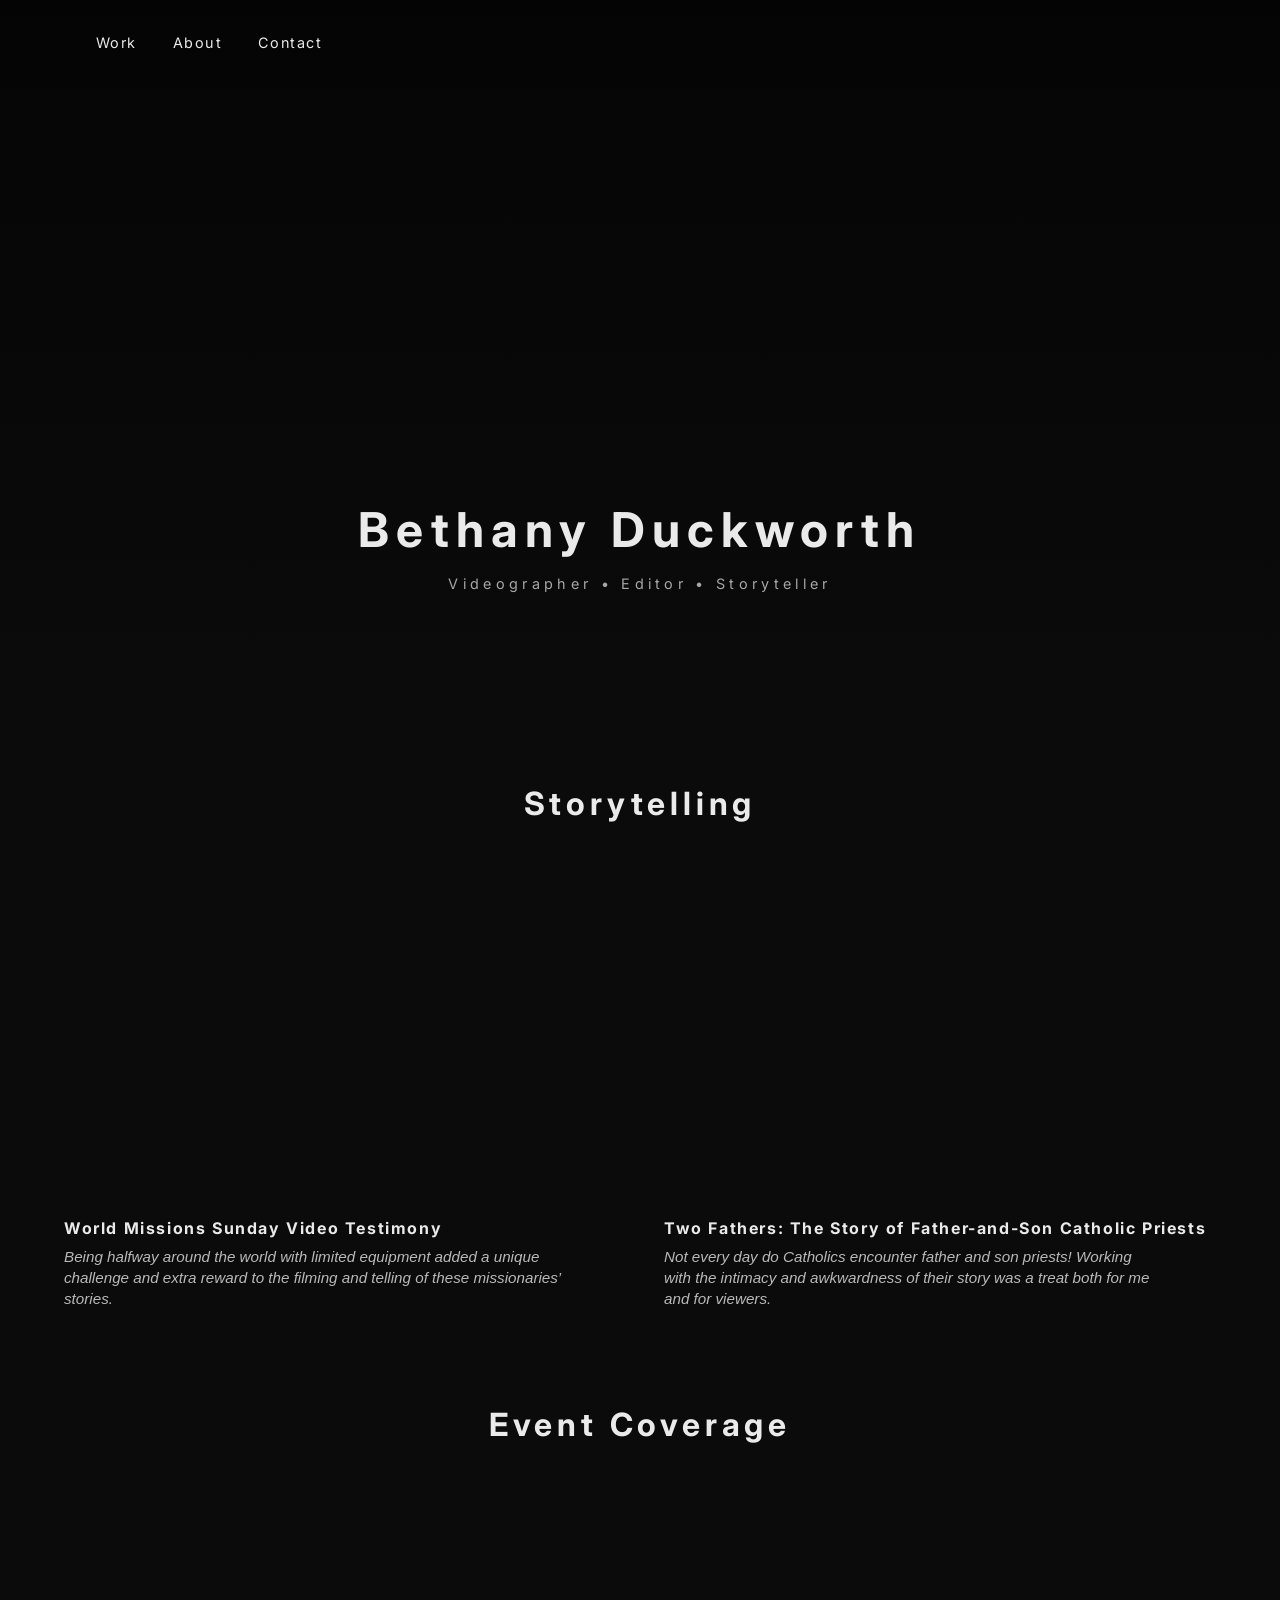
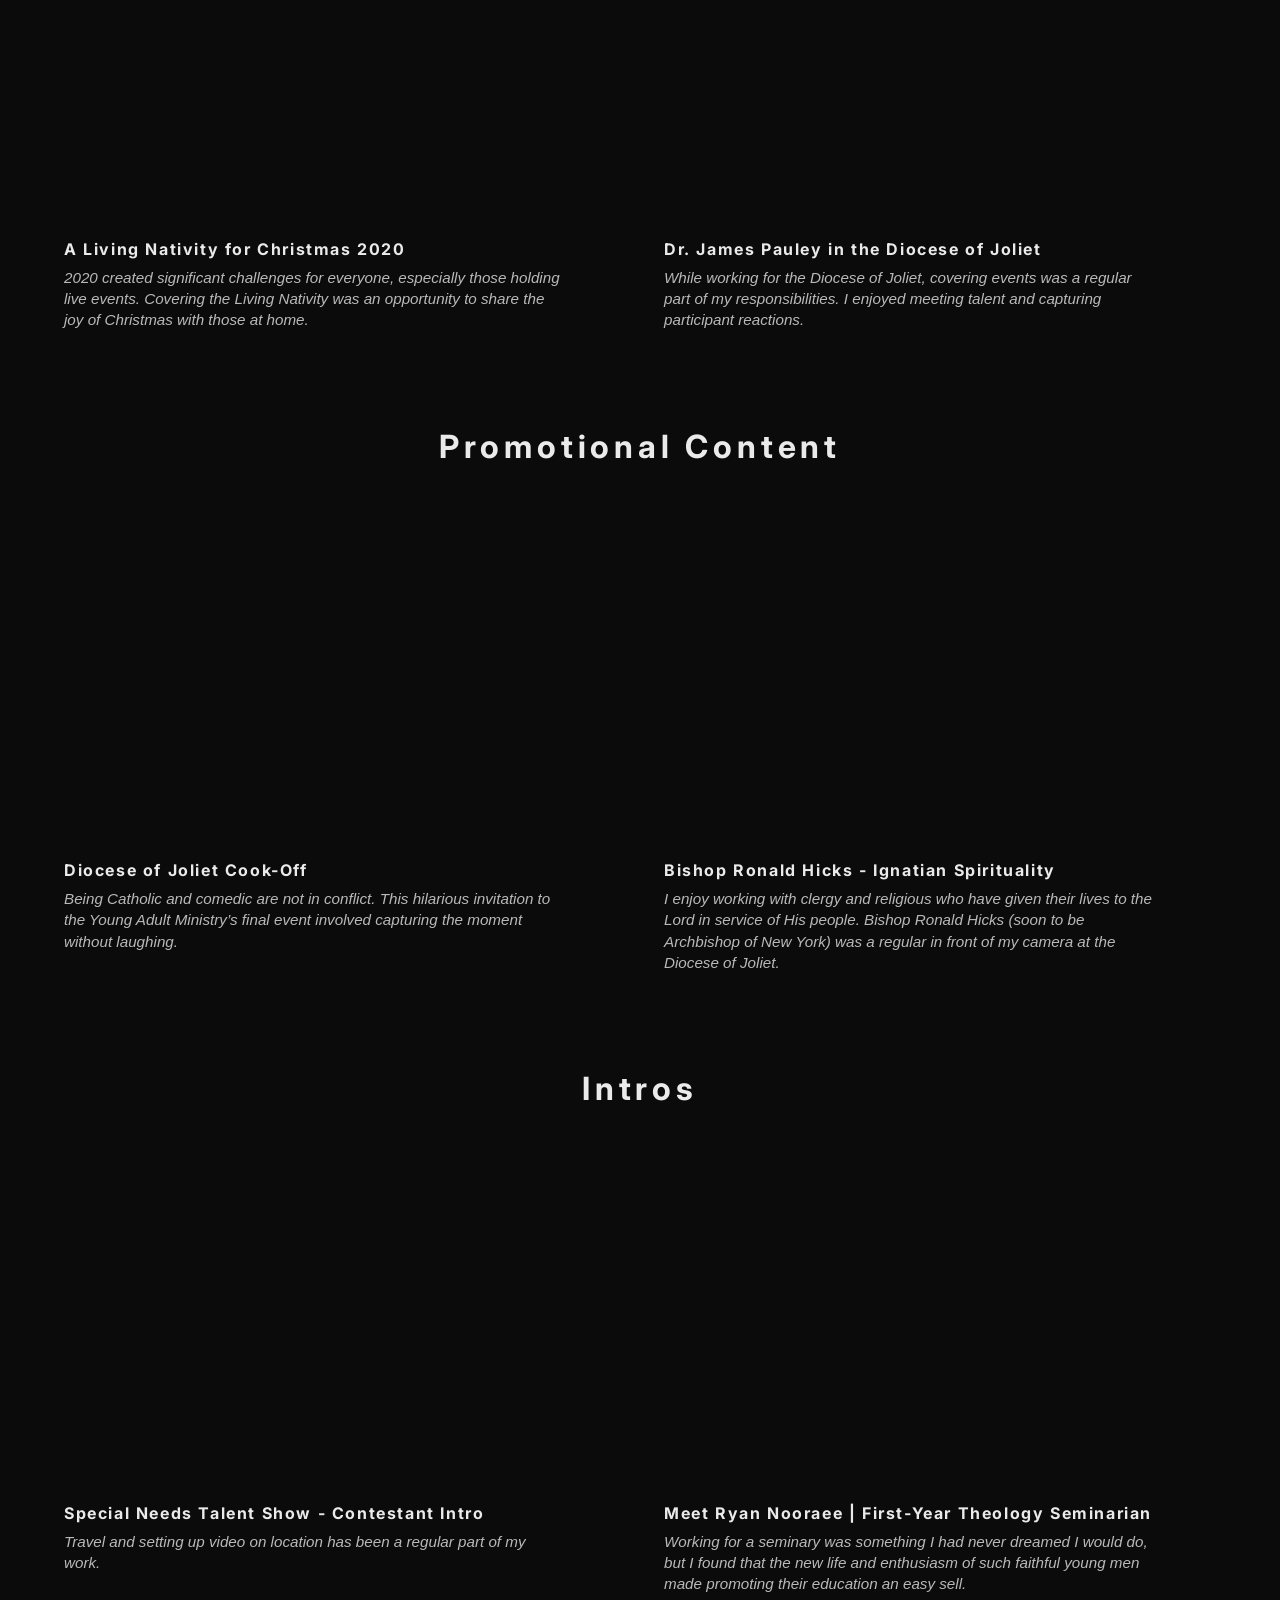
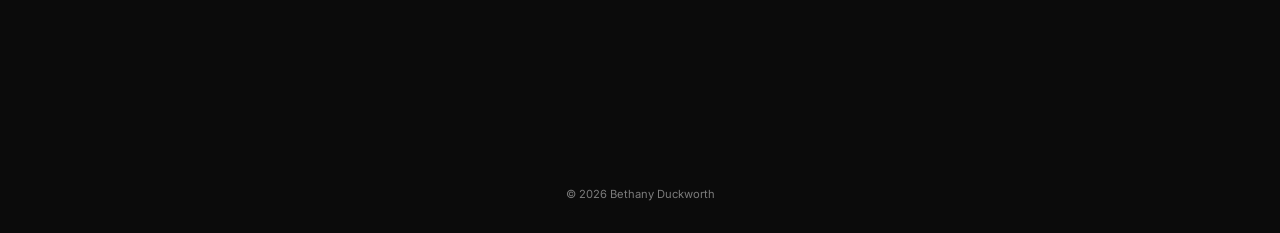
==== commit 76b14ea9: "Changes" ====
--- a/index.html
+++ b/index.html
@@ -19,7 +19,7 @@
 
   <div class="hero-text">
     <h1>Bethany Duckworth</h1>
-    <p>Videographer • Editor • Photographer</p>
+    <p>Videographer • Editor • Storyteller</p>
   </div>
 </header>
 
@@ -115,7 +115,7 @@
     </article>
   </section>
 
-  <!-- PHOTOGRAPHY -->
+  <!-- PHOTOGRAPHY
   <section class="section-header">
     <h2>Photography</h2>
   </section>
@@ -152,7 +152,7 @@
     <figure class="photo-card">
       <img src="images/diocese_image_8.jpg" alt="Photography work 4">
     </figure>
-  </section>
+  </section> -->
 
 </main>
 
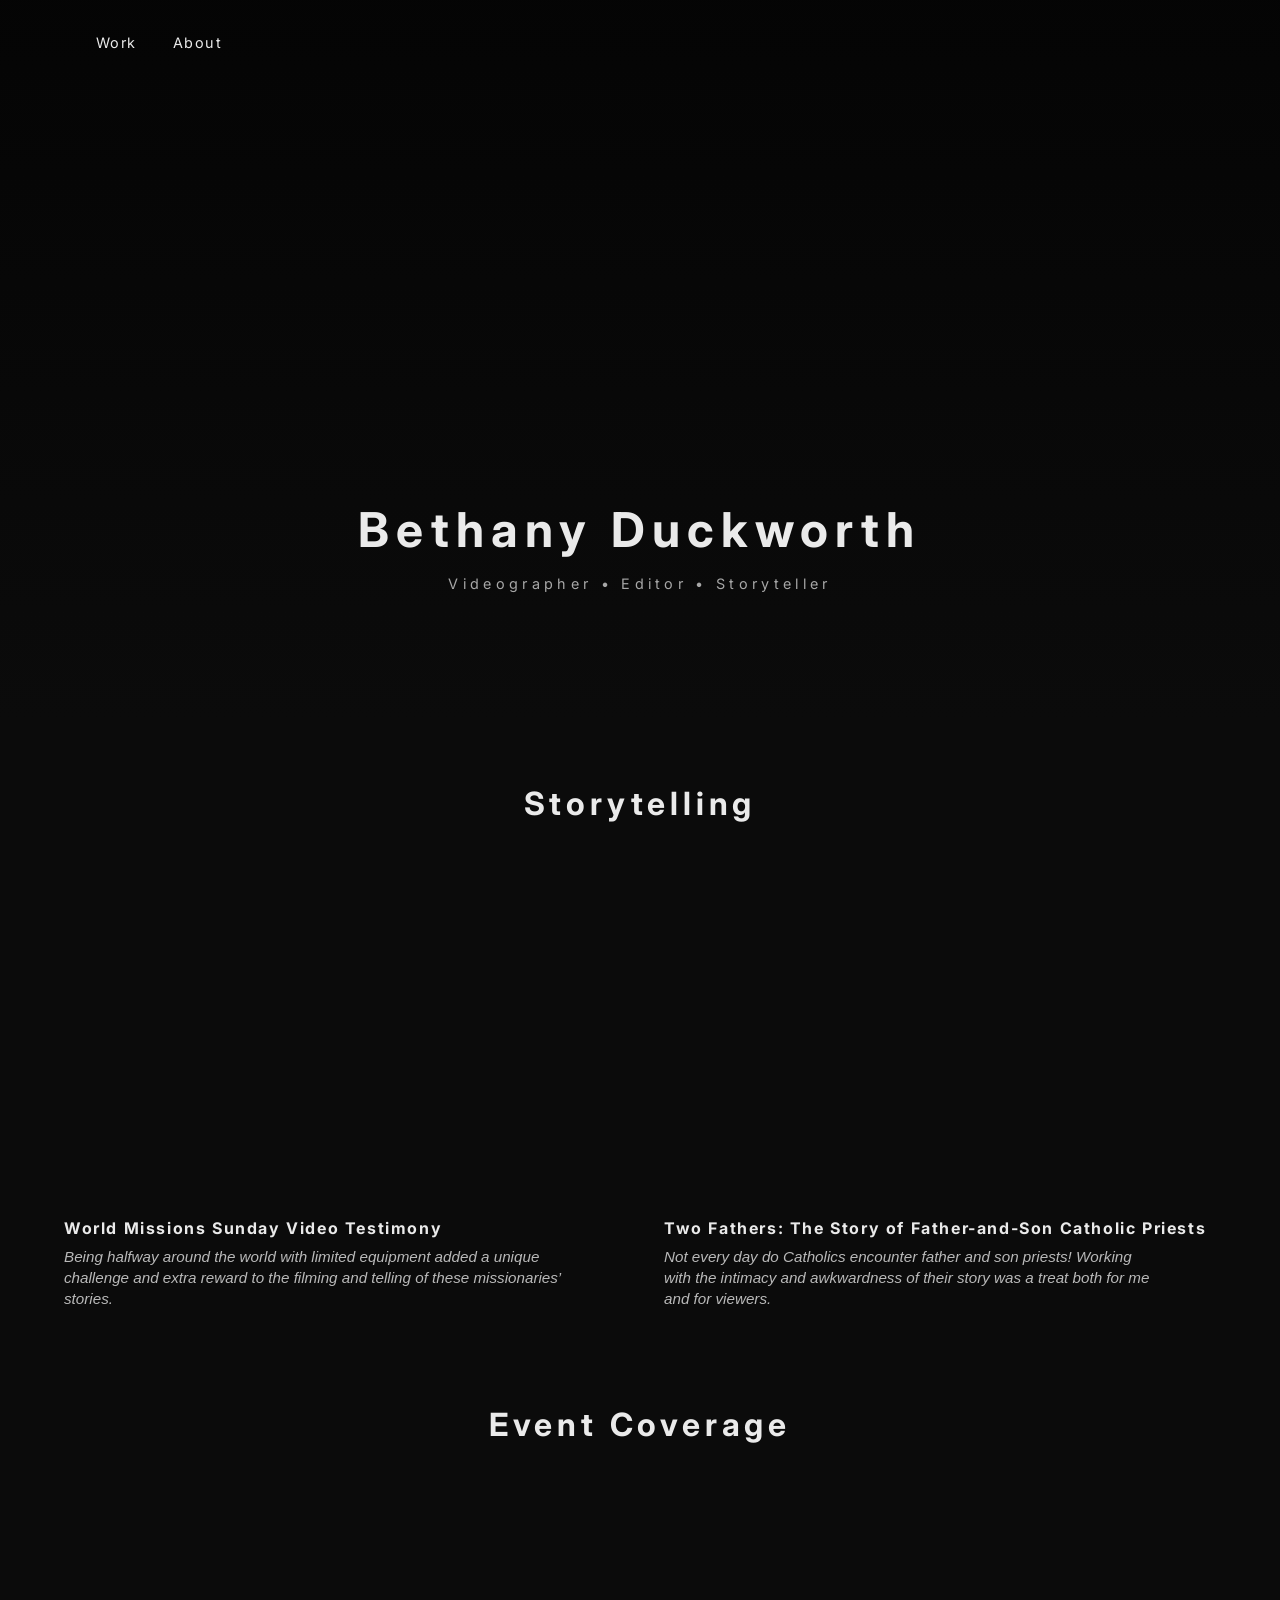
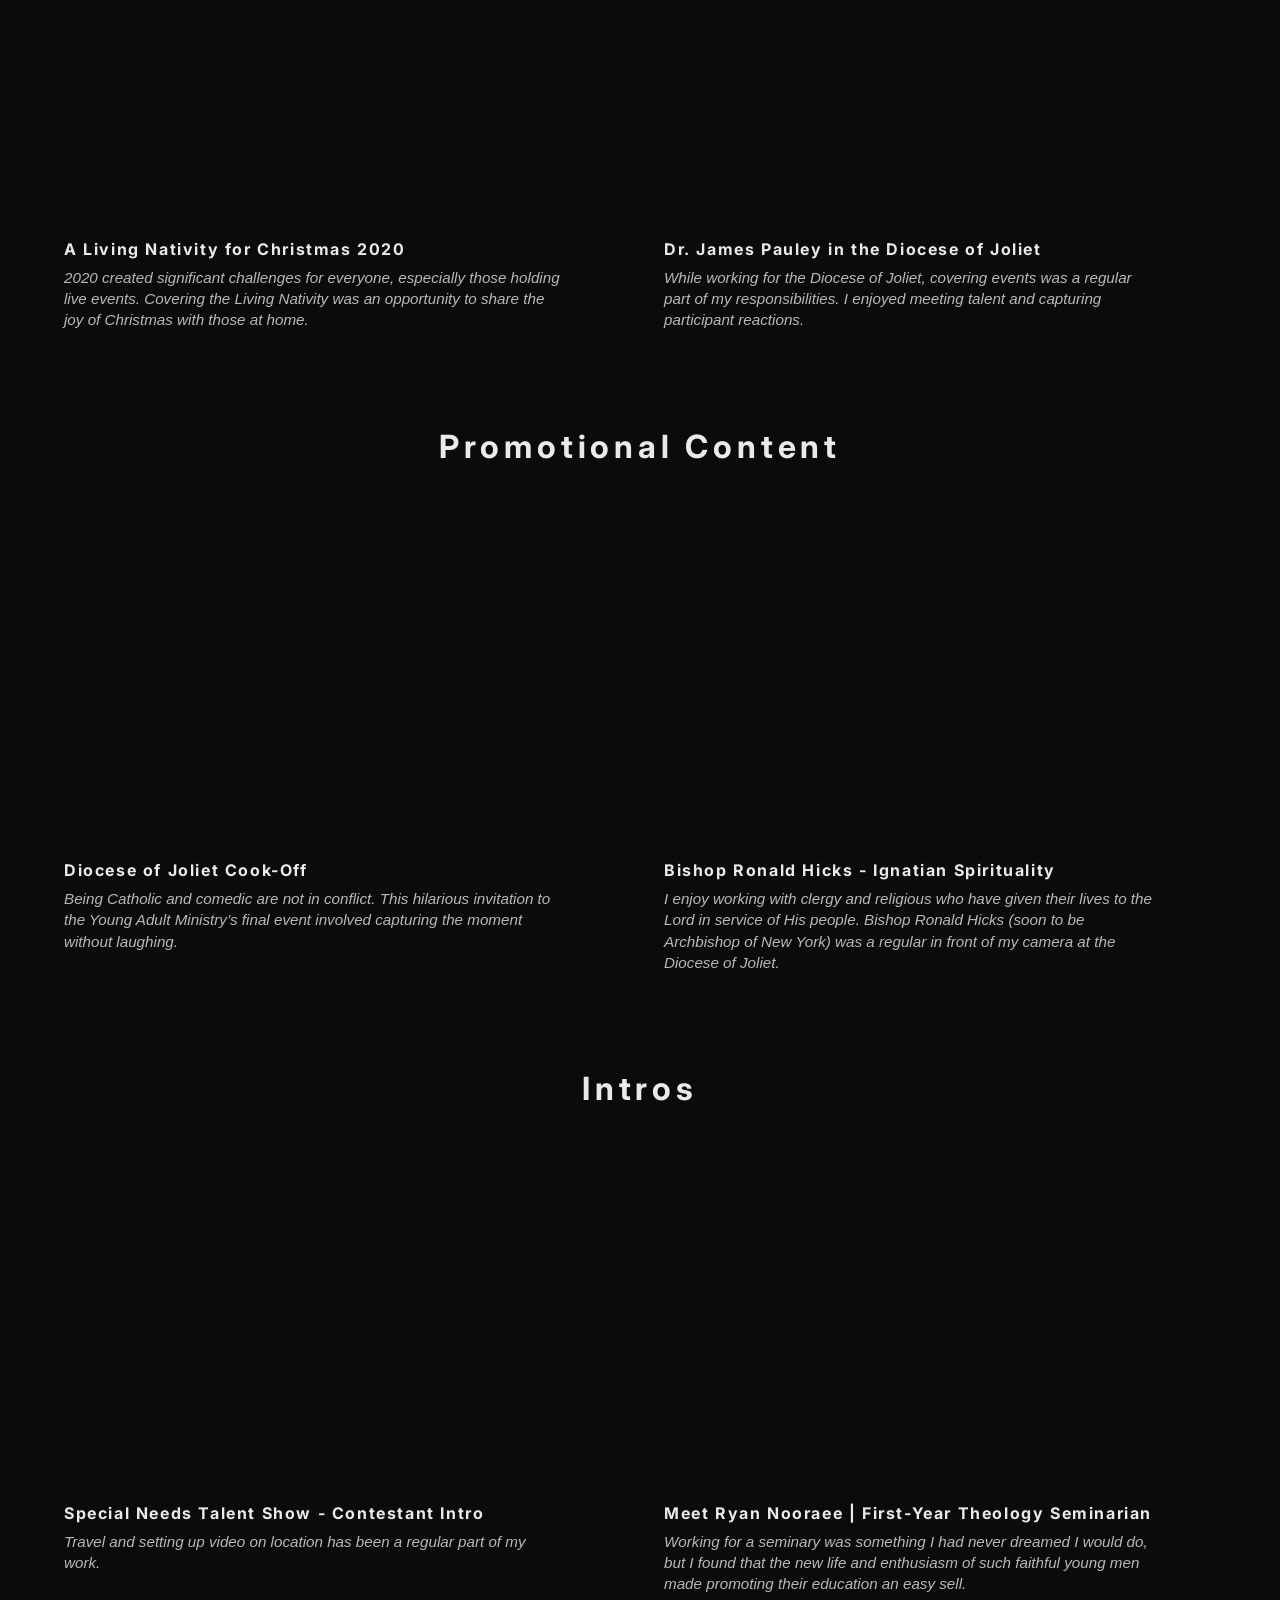
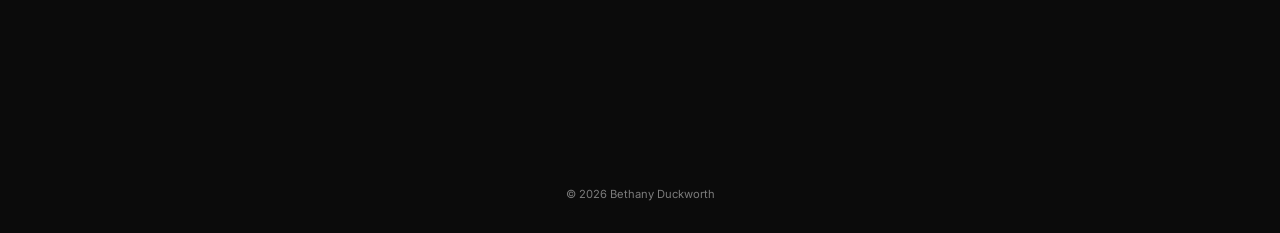
==== commit f99a799c: "About" ====
--- a/index.html
+++ b/index.html
@@ -13,7 +13,6 @@
     <div class="nav-links">
       <a href="index.html">Work</a>
       <a href="about.html">About</a>
-      <a href="contact.html">Contact</a>
     </div>
   </nav>
 
